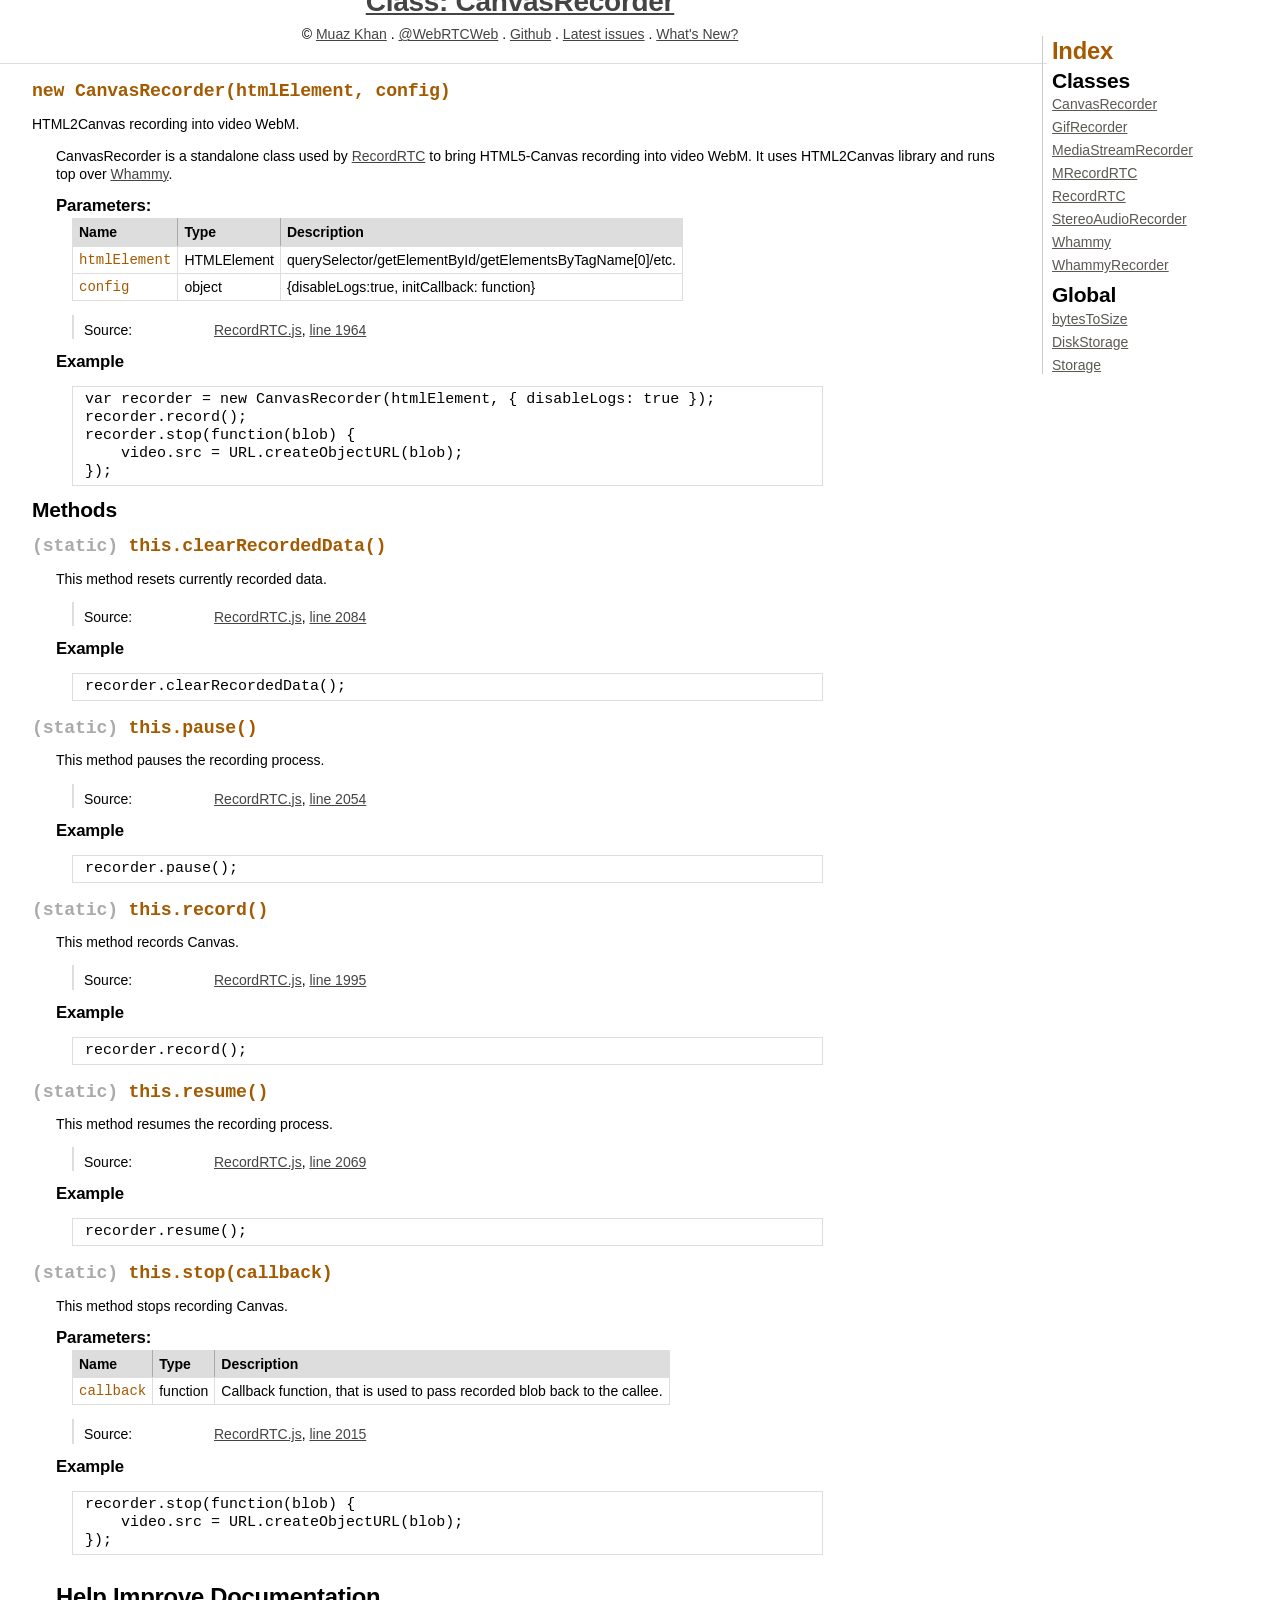
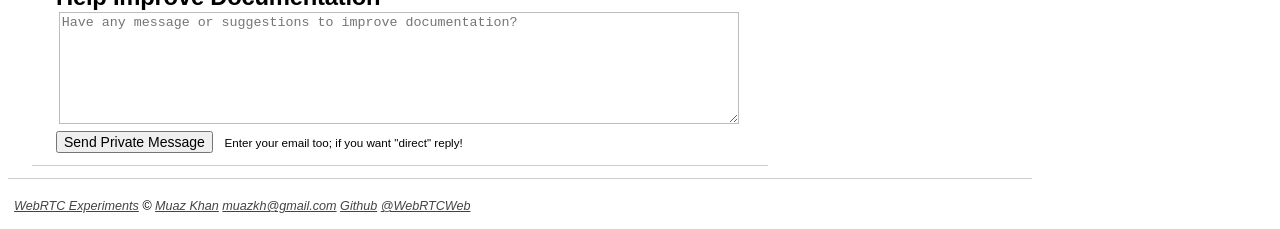
==== CanvasRecorder.html @ 65228a58 "http://RecordRTC.org updated." ====
<!DOCTYPE html>
<html lang="en">
<head>
    <meta charset="utf-8">
    <title>RecordRTC: Class: CanvasRecorder</title>
    
    <meta name="description" content="RecordRTC is a server-less (entire client-side) JavaScript library can be used to record WebRTC audio/video media streams. It supports cross-browser audio/video recording." />
	<meta name="keywords" content="webrtc, recordrtc, record-rtc, web-rtc, audio-recording, video-recording, gif-recording, audio/video recording" />
    
    <link rel="author" type="text/html" href="https://plus.google.com/+MuazKhan">
    <meta name="author" content="Muaz Khan">
    
    <meta name="google-site-verification" content="CF3eHatqBHZGK5fzJPQKmsOZg45h2-WgJXylgSVvsak" />

    <script src="scripts/prettify/prettify.js"> </script>
    <script src="scripts/prettify/lang-css.js"> </script>
    <!--[if lt IE 9]>
      <script src="//html5shiv.googlecode.com/svn/trunk/html5.js"></script>
    <![endif]-->
    
    <link type="text/css" rel="stylesheet" href="styles/jsdoc-default.css">
    
    <link rel="stylesheet" href="https://cdn.webrtc-experiment.com/style.css">
    <link type="text/css" rel="stylesheet" href="styles/prettify-tomorrow.css">
    
    <style>
        blockquote {
            padding: 0;
        }
        pre {
            font-size: 15px;
            padding: 0;
        }
        header {
            border-bottom: 1px solid #ddd;
            margin: -39px;
            margin-bottom: auto;
        }
        
        .github-stargazers {
            top: 0;
            right: 0;
        }
    </style>
    
    <link rel="alternate" type="application/rss+xml" title="Muaz Khan Feed" href="http://feeds.feedburner.com/muazkh">
</head>

<body>

<div id="main">
    




<section>

<article>
    <header style="text-align: center;">
        <h1>
            <a href="https://github.com/muaz-khan/RecordRTC/tree/master/dev">
                Class: CanvasRecorder
            </a>
        </h1>            
        <p>
            <span> &copy; </span>
            <a href="http://www.MuazKhan.com/">Muaz Khan</a>
            . <a href="http://twitter.com/WebRTCWeb" title="Twitter profile for WebRTC Experiments">@WebRTCWeb</a>
            . <a href="https://github.com/muaz-khan?tab=repositories"title="Github Profile">Github</a>
            . <a href="https://github.com/muaz-khan/RecordRTC/issues?state=open">Latest issues</a>
            . <a href="https://github.com/muaz-khan/RecordRTC/commits/master">What's New?</a>
        </p>
    </header>
    
    <div class="github-stargazers"></div>
        
    <div class="container-overview">
    
        
<dt>
    
        <h4 class="name" id="CanvasRecorder"><span class="type-signature"></span>new CanvasRecorder<span class="signature">(htmlElement, config)</span><span class="type-signature"></span></h4>

        
        <p class="summary">HTML2Canvas recording into video WebM.</p>
        
    
</dt>
<dd>

    
    <div class="description">
        CanvasRecorder is a standalone class used by <a href="RecordRTC.html">RecordRTC</a> to bring HTML5-Canvas recording into video WebM. It uses HTML2Canvas library and runs top over <a href="Whammy.html">Whammy</a>.
    </div>
    

    

    

    

    
        <h5>Parameters:</h5>
        

<table class="params">
    <thead>
    <tr>
        
        <th>Name</th>
        

        <th>Type</th>

        

        

        <th class="last">Description</th>
    </tr>
    </thead>

    <tbody>
    

        <tr>
            
                <td class="name"><code>htmlElement</code></td>
            

            <td class="type">
            
                
<span class="param-type">HTMLElement</span>


            
            </td>

            

            

            <td class="description last">querySelector/getElementById/getElementsByTagName[0]/etc.</td>
        </tr>

    

        <tr>
            
                <td class="name"><code>config</code></td>
            

            <td class="type">
            
                
<span class="param-type">object</span>


            
            </td>

            

            

            <td class="description last">{disableLogs:true, initCallback: function}</td>
        </tr>

    
    </tbody>
</table>
    

    


<dl class="details">

    

    

    

    

    

    

    

    

    

    

    

    
    <dt class="tag-source">Source:</dt>
    <dd class="tag-source"><ul class="dummy"><li>
        <a href="RecordRTC.js.html">RecordRTC.js</a>, <a href="RecordRTC.js.html#line1964">line 1964</a>
    </li></ul></dd>
    

    

    

    
</dl>


    

    

    

    

    

    

    
        <h5>Example</h5>
        
    <pre class="prettyprint"><code>var recorder = new CanvasRecorder(htmlElement, { disableLogs: true });
recorder.record();
recorder.stop(function(blob) {
    video.src = URL.createObjectURL(blob);
});</code></pre>

    
</dd>

    
    </div>

    

    

    

     

    

    

    
        <h3 class="subsection-title">Methods</h3>

        <dl>
            
<dt>
    
        <h4 class="name" id=".this.clearRecordedData"><span class="type-signature">(static) </span>this.clearRecordedData<span class="signature">()</span><span class="type-signature"></span></h4>

        
    
</dt>
<dd>

    
    <div class="description">
        This method resets currently recorded data.
    </div>
    

    

    

    

    

    


<dl class="details">

    

    

    

    

    

    

    

    

    

    

    

    
    <dt class="tag-source">Source:</dt>
    <dd class="tag-source"><ul class="dummy"><li>
        <a href="RecordRTC.js.html">RecordRTC.js</a>, <a href="RecordRTC.js.html#line2084">line 2084</a>
    </li></ul></dd>
    

    

    

    
</dl>


    

    

    

    

    

    

    
        <h5>Example</h5>
        
    <pre class="prettyprint"><code>recorder.clearRecordedData();</code></pre>

    
</dd>

        
            
<dt>
    
        <h4 class="name" id=".this.pause"><span class="type-signature">(static) </span>this.pause<span class="signature">()</span><span class="type-signature"></span></h4>

        
    
</dt>
<dd>

    
    <div class="description">
        This method pauses the recording process.
    </div>
    

    

    

    

    

    


<dl class="details">

    

    

    

    

    

    

    

    

    

    

    

    
    <dt class="tag-source">Source:</dt>
    <dd class="tag-source"><ul class="dummy"><li>
        <a href="RecordRTC.js.html">RecordRTC.js</a>, <a href="RecordRTC.js.html#line2054">line 2054</a>
    </li></ul></dd>
    

    

    

    
</dl>


    

    

    

    

    

    

    
        <h5>Example</h5>
        
    <pre class="prettyprint"><code>recorder.pause();</code></pre>

    
</dd>

        
            
<dt>
    
        <h4 class="name" id=".this.record"><span class="type-signature">(static) </span>this.record<span class="signature">()</span><span class="type-signature"></span></h4>

        
    
</dt>
<dd>

    
    <div class="description">
        This method records Canvas.
    </div>
    

    

    

    

    

    


<dl class="details">

    

    

    

    

    

    

    

    

    

    

    

    
    <dt class="tag-source">Source:</dt>
    <dd class="tag-source"><ul class="dummy"><li>
        <a href="RecordRTC.js.html">RecordRTC.js</a>, <a href="RecordRTC.js.html#line1995">line 1995</a>
    </li></ul></dd>
    

    

    

    
</dl>


    

    

    

    

    

    

    
        <h5>Example</h5>
        
    <pre class="prettyprint"><code>recorder.record();</code></pre>

    
</dd>

        
            
<dt>
    
        <h4 class="name" id=".this.resume"><span class="type-signature">(static) </span>this.resume<span class="signature">()</span><span class="type-signature"></span></h4>

        
    
</dt>
<dd>

    
    <div class="description">
        This method resumes the recording process.
    </div>
    

    

    

    

    

    


<dl class="details">

    

    

    

    

    

    

    

    

    

    

    

    
    <dt class="tag-source">Source:</dt>
    <dd class="tag-source"><ul class="dummy"><li>
        <a href="RecordRTC.js.html">RecordRTC.js</a>, <a href="RecordRTC.js.html#line2069">line 2069</a>
    </li></ul></dd>
    

    

    

    
</dl>


    

    

    

    

    

    

    
        <h5>Example</h5>
        
    <pre class="prettyprint"><code>recorder.resume();</code></pre>

    
</dd>

        
            
<dt>
    
        <h4 class="name" id=".this.stop"><span class="type-signature">(static) </span>this.stop<span class="signature">(callback)</span><span class="type-signature"></span></h4>

        
    
</dt>
<dd>

    
    <div class="description">
        This method stops recording Canvas.
    </div>
    

    

    

    

    
        <h5>Parameters:</h5>
        

<table class="params">
    <thead>
    <tr>
        
        <th>Name</th>
        

        <th>Type</th>

        

        

        <th class="last">Description</th>
    </tr>
    </thead>

    <tbody>
    

        <tr>
            
                <td class="name"><code>callback</code></td>
            

            <td class="type">
            
                
<span class="param-type">function</span>


            
            </td>

            

            

            <td class="description last">Callback function, that is used to pass recorded blob back to the callee.</td>
        </tr>

    
    </tbody>
</table>
    

    


<dl class="details">

    

    

    

    

    

    

    

    

    

    

    

    
    <dt class="tag-source">Source:</dt>
    <dd class="tag-source"><ul class="dummy"><li>
        <a href="RecordRTC.js.html">RecordRTC.js</a>, <a href="RecordRTC.js.html#line2015">line 2015</a>
    </li></ul></dd>
    

    

    

    
</dl>


    

    

    

    

    

    

    
        <h5>Example</h5>
        
    <pre class="prettyprint"><code>recorder.stop(function(blob) {
    video.src = URL.createObjectURL(blob);
});</code></pre>

    
</dd>

        </dl>
    

    

    
    
    <section class="experiment">
        <h2 class="header" id="feedback">Help Improve Documentation</h2>
        <div><textarea id="message" style="border: 1px solid rgb(189, 189, 189); height: 8em; margin: .2em; outline: none; resize: vertical; width: 98%;" placeholder="Have any message or suggestions to improve documentation?"></textarea></div>
        <button id="send-message" style="font-size: 1em;">Send Private Message</button><small style="margin-left: 1em;">Enter your email too; if you want "direct" reply!</small>
    </section>
</article>

</section>




</div>

<nav>
    <h2><a href="index.html">Index</a></h2><h3>Classes</h3><ul><li><a href="CanvasRecorder.html">CanvasRecorder</a></li><li><a href="GifRecorder.html">GifRecorder</a></li><li><a href="MediaStreamRecorder.html">MediaStreamRecorder</a></li><li><a href="MRecordRTC.html">MRecordRTC</a></li><li><a href="RecordRTC.html">RecordRTC</a></li><li><a href="StereoAudioRecorder.html">StereoAudioRecorder</a></li><li><a href="Whammy.html">Whammy</a></li><li><a href="WhammyRecorder.html">WhammyRecorder</a></li></ul><h3>Global</h3><ul><li><a href="global.html#bytesToSize">bytesToSize</a></li><li><a href="global.html#DiskStorage">DiskStorage</a></li><li><a href="global.html#Storage">Storage</a></li></ul>
</nav>

<br clear="both">

<a href="https://github.com/muaz-khan/RecordRTC" class="fork-left"></a>

<footer>
    <a href="https://www.webrtc-experiment.com/">WebRTC Experiments</a>
    &copy; <a href="https://plus.google.com/+MuazKhan" rel="author" >Muaz Khan</a>
    <a href="mailto:muazkh@gmail.com">muazkh@gmail.com</a>
    <a href="https://github.com/muaz-khan">Github</a>
    <a href="https://twitter.com/WebRTCWeb">@WebRTCWeb</a>
</footer>

<script> prettyPrint(); </script>
<script src="scripts/linenumber.js"> </script>

<!-- commits.js is useless for you! -->
<script src="https://cdn.webrtc-experiment.com/commits.js" async> </script>
<a href="https://plus.google.com/+WebRTC-Experiment" rel="publisher"></a>
</body>
</html>
---- styles/jsdoc-default.css ----
html
{
    overflow: auto;
    background-color: #fff;
}

body
{
    font: 14px "DejaVu Sans Condensed", "Liberation Sans", "Nimbus Sans L", Tahoma, Geneva, "Helvetica Neue", Helvetica, Arial, sans-serif;
    line-height: 130%;
    color: #000;
    background-color: #fff;
}

a {
    color: #444;
}

a:visited {
    color: #444;
}

a:active {
    color: #444;
}

header
{
    display: block;
    padding: 6px 4px;
}

.class-description {
    font-style: italic;
    font-family: Palatino, 'Palatino Linotype', serif;
    font-size: 130%;
    line-height: 140%;
    margin-bottom: 1em;
    margin-top: 1em;
}

#main {
    float: left;
    width: 100%;
}

section
{
    display: block;

    background-color: #fff;
    padding: 12px 24px;
    border-bottom: 1px solid #ccc;
    margin-right: 240px;
}

.variation {
    display: none;
}

.signature-attributes {
    font-size: 60%;
    color: #aaa;
    font-style: italic;
    font-weight: lighter;
}

nav
{
    display: block;
    float: left;
    margin-left: -230px;
    margin-top: 28px;
    width: 220px;
    border-left: 1px solid #ccc;
    padding-left: 9px;
}

nav ul {
    font-family: 'Lucida Grande', 'Lucida Sans Unicode', arial, sans-serif;
    font-size: 100%;
    line-height: 17px;
    padding:0;
    margin:0;
    list-style-type:none;
}

nav h2 a, nav h2 a:visited {
    color: #A35A00;
    text-decoration: none;
}

nav h3 {
    margin-top: 12px;
}

nav li {
    margin-top: 6px;
}

nav a {
    color: #5C5954;
}

nav a:visited {
    color: #5C5954;
}

nav a:active {
    color: #5C5954;
}

footer {
    display: block;
    padding: 6px;
    margin-top: 12px;
    font-style: italic;
    font-size: 90%;
}

h1
{
    font-size: 200%;
    font-weight: bold;
    letter-spacing: -0.01em;
    margin: 6px 0 9px 0;
}

h2
{
    font-size: 170%;
    font-weight: bold;
    letter-spacing: -0.01em;
    margin: 6px 0 3px 0;
}

h3
{
    font-size: 150%;
    font-weight: bold;
    letter-spacing: -0.01em;
    margin-top: 16px;
    margin: 6px 0 3px 0;
}

h4
{
    font-size: 130%;
    font-weight: bold;
    letter-spacing: -0.01em;
    margin-top: 16px;
    margin: 18px 0 3px 0;
    color: #A35A00;
}

h5, .container-overview .subsection-title
{
    font-size: 120%;
    font-weight: bold;
    letter-spacing: -0.01em;
    margin: 8px 0 3px -16px;
}

h6
{
    font-size: 100%;
    letter-spacing: -0.01em;
    margin: 6px 0 3px 0;
    font-style: italic;
}

.ancestors { color: #999; }
.ancestors a
{
    color: #999 !important;
    text-decoration: none;
}

.important
{
    font-weight: bold;
    color: #950B02;
}

.yes-def {
    text-indent: -1000px;
}

.type-signature {
    color: #aaa;
}

.name, .signature {
    font-family: Consolas, "Lucida Console", Monaco, monospace;
}

.details { margin-top: 14px; border-left: 2px solid #DDD; }
.details dt { width:120px; float:left; padding-left: 10px;  padding-top: 6px; }
.details dd { margin-left: 70px; }
.details ul { margin: 0; }
.details ul { list-style-type: none; }
.details li { margin-left: 30px; padding-top: 6px; }
.details pre.prettyprint { margin: 0 }
.details .object-value { padding-top: 0; }

.description {
    margin-bottom: 1em;
    margin-left: -16px;
    margin-top: 1em;
}

.code-caption
{
    font-style: italic;
    font-family: Palatino, 'Palatino Linotype', serif;
    font-size: 107%;
    margin: 0;
}

.prettyprint
{
    border: 1px solid #ddd;
    width: 80%;
    overflow: auto;
}

.prettyprint.source {
    width: inherit;
}

.prettyprint code
{
    font-family: Consolas, 'Lucida Console', Monaco, monospace;
    font-size: 100%;
    line-height: 18px;
    display: block;
    padding: 4px 12px;
    margin: 0;
    background-color: #fff;
    color: #000;
}

.prettyprint code span.line
{
  display: inline-block;
}

.prettyprint.linenums
{
  padding-left: 70px;
  -webkit-user-select: none;
  -moz-user-select: none;
  -ms-user-select: none;
  user-select: none;
}

.prettyprint.linenums ol
{
  padding-left: 0;
}

.prettyprint.linenums li
{
  border-left: 3px #ddd solid;
}

.prettyprint.linenums li.selected,
.prettyprint.linenums li.selected *
{
  background-color: lightyellow;
}

.prettyprint.linenums li *
{
  -webkit-user-select: text;
  -moz-user-select: text;
  -ms-user-select: text;
  user-select: text;
}

.params, .props
{
    border-spacing: 0;
    border: 0;
    border-collapse: collapse;
}

.params .name, .props .name, .name code {
    color: #A35A00;
    font-family: Consolas, 'Lucida Console', Monaco, monospace;
    font-size: 100%;
}

.params td, .params th, .props td, .props th
{
    border: 1px solid #ddd;
    margin: 0px;
    text-align: left;
    vertical-align: top;
    padding: 4px 6px;
    display: table-cell;
}

.params thead tr, .props thead tr
{
    background-color: #ddd;
    font-weight: bold;
}

.params .params thead tr, .props .props thead tr
{
    background-color: #fff;
    font-weight: bold;
}

.params th, .props th { border-right: 1px solid #aaa; }
.params thead .last, .props thead .last { border-right: 1px solid #ddd; }

.params td.description > p:first-child
{
    margin-top: 0;
    padding-top: 0;
}

.params td.description > p:last-child
{
    margin-bottom: 0;
    padding-bottom: 0;
}

.disabled {
    color: #454545;
}
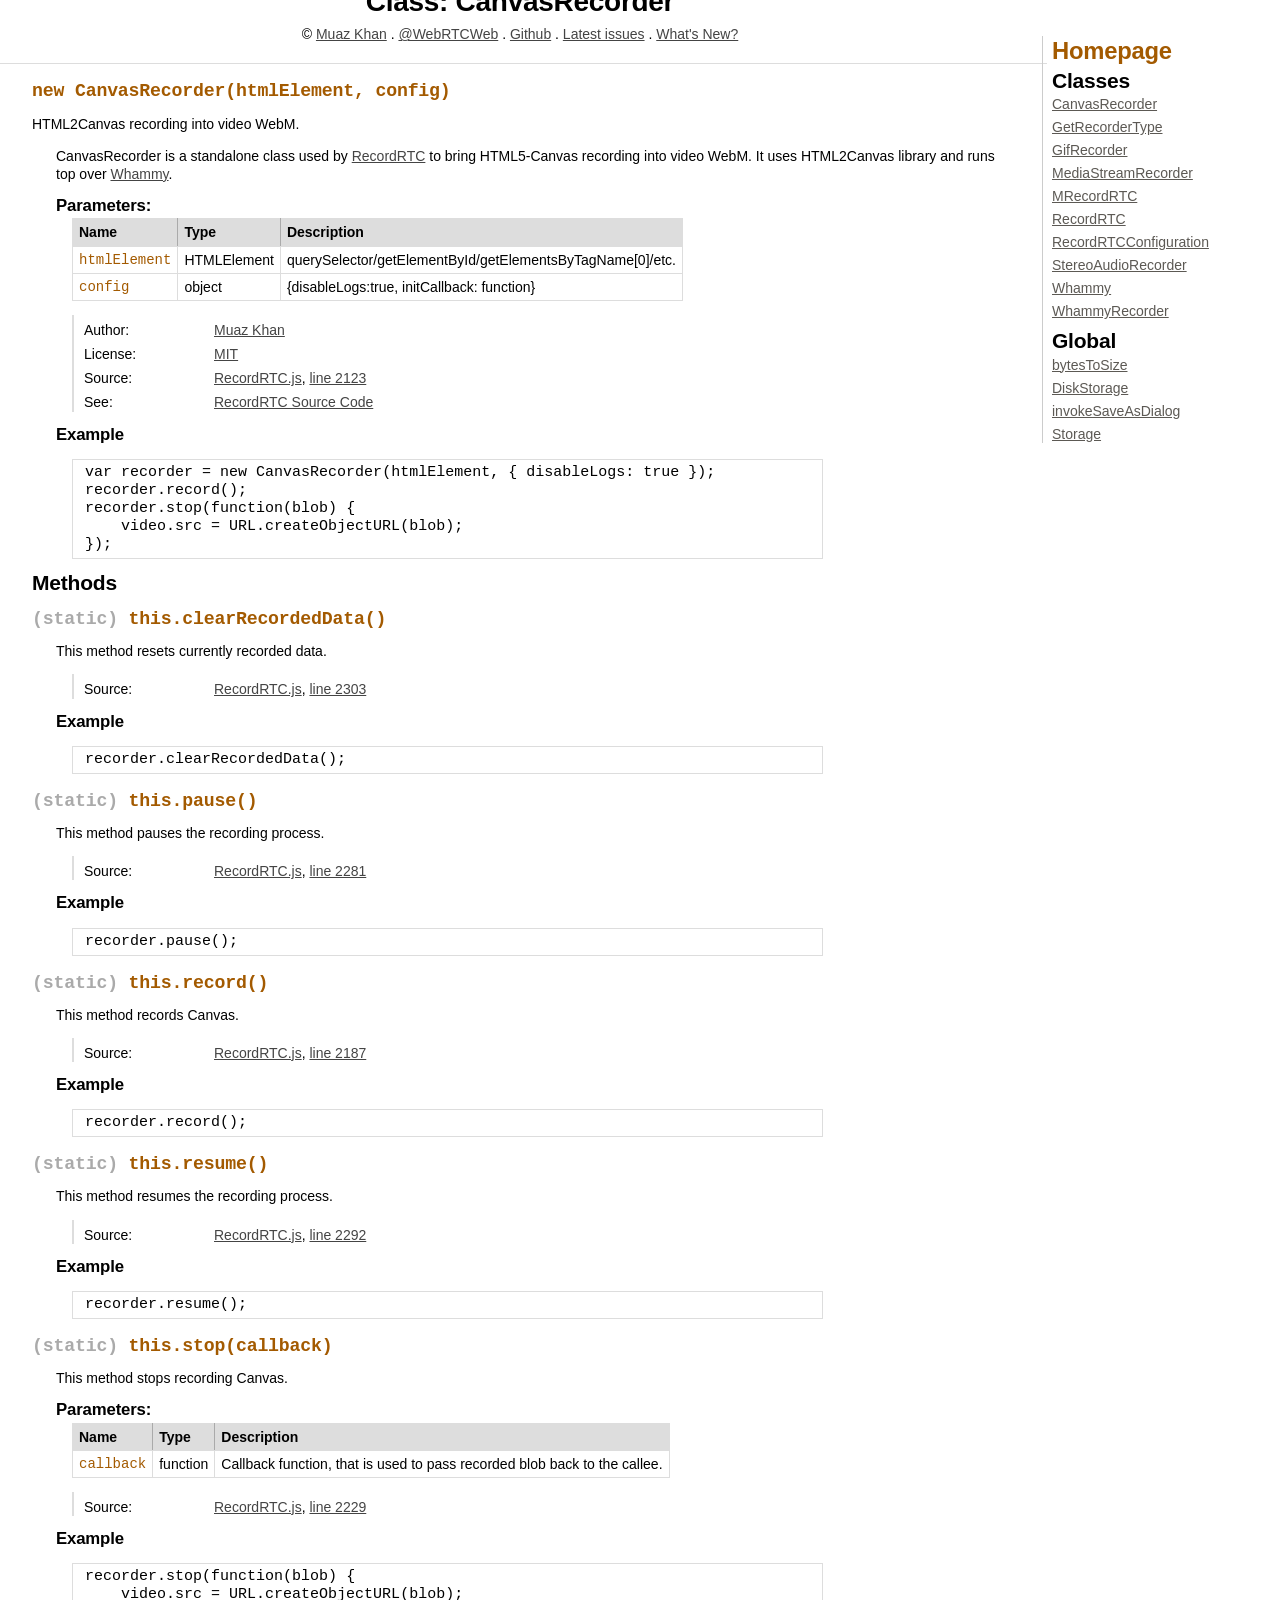
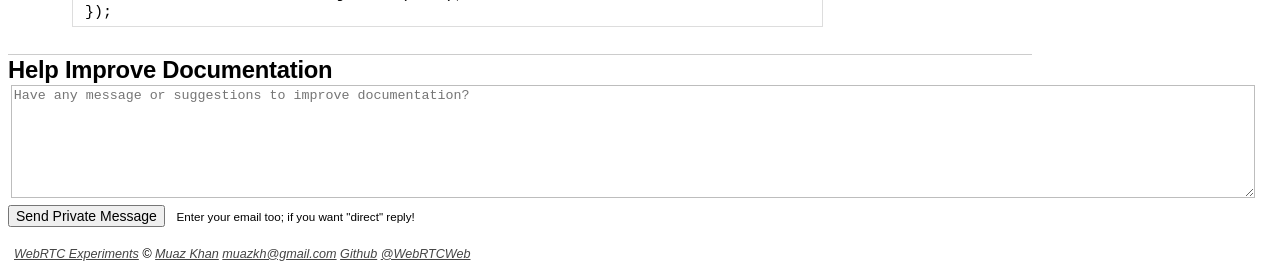
==== commit f4bf494b: "http://RecordRTC.org doc updated." ====
--- a/CanvasRecorder.html
+++ b/CanvasRecorder.html
@@ -48,6 +48,8 @@
 
 <body>
 
+<div class="github-stargazers"></div>
+
 <div id="main">
     
 
@@ -55,14 +57,9 @@
 
 
 <section>
-
 <article>
     <header style="text-align: center;">
-        <h1>
-            <a href="https://github.com/muaz-khan/RecordRTC/tree/master/dev">
-                Class: CanvasRecorder
-            </a>
-        </h1>            
+        <h1>Class: CanvasRecorder</h1>            
         <p>
             <span> &copy; </span>
             <a href="http://www.MuazKhan.com/">Muaz Khan</a>
@@ -194,9 +191,19 @@
     
 
     
-
-    
-
+    <dt class="tag-author">Author:</dt>
+    <dd class="tag-author">
+        <ul>
+            <li><a href="http://www.MuazKhan.com">Muaz Khan</a></li>
+        </ul>
+    </dd>
+    
+
+    
+
+    
+    <dt class="tag-license">License:</dt>
+    <dd class="tag-license"><ul class="dummy"><li><a href="https://github.com/muaz-khan/RecordRTC#license">MIT</a></li></ul></dd>
     
 
     
@@ -204,12 +211,19 @@
     
     <dt class="tag-source">Source:</dt>
     <dd class="tag-source"><ul class="dummy"><li>
-        <a href="RecordRTC.js.html">RecordRTC.js</a>, <a href="RecordRTC.js.html#line1964">line 1964</a>
+        <a href="RecordRTC.js.html">RecordRTC.js</a>, <a href="RecordRTC.js.html#line2123">line 2123</a>
     </li></ul></dd>
     
 
     
 
+    
+    <dt class="tag-see">See:</dt>
+    <dd class="tag-see">
+        <ul>
+            <li><a href="https://github.com/muaz-khan/RecordRTC">RecordRTC Source Code</a></li>
+        </ul>
+    </dd>
     
 
     
@@ -313,7 +327,7 @@
     
     <dt class="tag-source">Source:</dt>
     <dd class="tag-source"><ul class="dummy"><li>
-        <a href="RecordRTC.js.html">RecordRTC.js</a>, <a href="RecordRTC.js.html#line2084">line 2084</a>
+        <a href="RecordRTC.js.html">RecordRTC.js</a>, <a href="RecordRTC.js.html#line2303">line 2303</a>
     </li></ul></dd>
     
 
@@ -400,7 +414,7 @@
     
     <dt class="tag-source">Source:</dt>
     <dd class="tag-source"><ul class="dummy"><li>
-        <a href="RecordRTC.js.html">RecordRTC.js</a>, <a href="RecordRTC.js.html#line2054">line 2054</a>
+        <a href="RecordRTC.js.html">RecordRTC.js</a>, <a href="RecordRTC.js.html#line2281">line 2281</a>
     </li></ul></dd>
     
 
@@ -487,7 +501,7 @@
     
     <dt class="tag-source">Source:</dt>
     <dd class="tag-source"><ul class="dummy"><li>
-        <a href="RecordRTC.js.html">RecordRTC.js</a>, <a href="RecordRTC.js.html#line1995">line 1995</a>
+        <a href="RecordRTC.js.html">RecordRTC.js</a>, <a href="RecordRTC.js.html#line2187">line 2187</a>
     </li></ul></dd>
     
 
@@ -574,7 +588,7 @@
     
     <dt class="tag-source">Source:</dt>
     <dd class="tag-source"><ul class="dummy"><li>
-        <a href="RecordRTC.js.html">RecordRTC.js</a>, <a href="RecordRTC.js.html#line2069">line 2069</a>
+        <a href="RecordRTC.js.html">RecordRTC.js</a>, <a href="RecordRTC.js.html#line2292">line 2292</a>
     </li></ul></dd>
     
 
@@ -709,7 +723,7 @@
     
     <dt class="tag-source">Source:</dt>
     <dd class="tag-source"><ul class="dummy"><li>
-        <a href="RecordRTC.js.html">RecordRTC.js</a>, <a href="RecordRTC.js.html#line2015">line 2015</a>
+        <a href="RecordRTC.js.html">RecordRTC.js</a>, <a href="RecordRTC.js.html#line2229">line 2229</a>
     </li></ul></dd>
     
 
@@ -749,14 +763,7 @@
     
 
     
-    
-    <section class="experiment">
-        <h2 class="header" id="feedback">Help Improve Documentation</h2>
-        <div><textarea id="message" style="border: 1px solid rgb(189, 189, 189); height: 8em; margin: .2em; outline: none; resize: vertical; width: 98%;" placeholder="Have any message or suggestions to improve documentation?"></textarea></div>
-        <button id="send-message" style="font-size: 1em;">Send Private Message</button><small style="margin-left: 1em;">Enter your email too; if you want "direct" reply!</small>
-    </section>
 </article>
-
 </section>
 
 
@@ -765,12 +772,18 @@
 </div>
 
 <nav>
-    <h2><a href="index.html">Index</a></h2><h3>Classes</h3><ul><li><a href="CanvasRecorder.html">CanvasRecorder</a></li><li><a href="GifRecorder.html">GifRecorder</a></li><li><a href="MediaStreamRecorder.html">MediaStreamRecorder</a></li><li><a href="MRecordRTC.html">MRecordRTC</a></li><li><a href="RecordRTC.html">RecordRTC</a></li><li><a href="StereoAudioRecorder.html">StereoAudioRecorder</a></li><li><a href="Whammy.html">Whammy</a></li><li><a href="WhammyRecorder.html">WhammyRecorder</a></li></ul><h3>Global</h3><ul><li><a href="global.html#bytesToSize">bytesToSize</a></li><li><a href="global.html#DiskStorage">DiskStorage</a></li><li><a href="global.html#Storage">Storage</a></li></ul>
+    <h2><a href="index.html">Homepage</a></h2><h3>Classes</h3><ul><li><a href="CanvasRecorder.html">CanvasRecorder</a></li><li><a href="GetRecorderType.html">GetRecorderType</a></li><li><a href="GifRecorder.html">GifRecorder</a></li><li><a href="MediaStreamRecorder.html">MediaStreamRecorder</a></li><li><a href="MRecordRTC.html">MRecordRTC</a></li><li><a href="RecordRTC.html">RecordRTC</a></li><li><a href="RecordRTCConfiguration.html">RecordRTCConfiguration</a></li><li><a href="StereoAudioRecorder.html">StereoAudioRecorder</a></li><li><a href="Whammy.html">Whammy</a></li><li><a href="WhammyRecorder.html">WhammyRecorder</a></li></ul><h3>Global</h3><ul><li><a href="global.html#bytesToSize">bytesToSize</a></li><li><a href="global.html#DiskStorage">DiskStorage</a></li><li><a href="global.html#invokeSaveAsDialog">invokeSaveAsDialog</a></li><li><a href="global.html#Storage">Storage</a></li></ul>
 </nav>
 
 <br clear="both">
 
 <a href="https://github.com/muaz-khan/RecordRTC" class="fork-left"></a>
+
+    <article>
+            <h2 class="header" id="feedback">Help Improve Documentation</h2>
+            <div><textarea id="message" style="border: 1px solid rgb(189, 189, 189); height: 8em; margin: .2em; outline: none; resize: vertical; width: 98%;" placeholder="Have any message or suggestions to improve documentation?"></textarea></div>
+            <button id="send-message" style="font-size: 1em;">Send Private Message</button><small style="margin-left: 1em;">Enter your email too; if you want "direct" reply!</small>
+    </article>
 
 <footer>
     <a href="https://www.webrtc-experiment.com/">WebRTC Experiments</a>
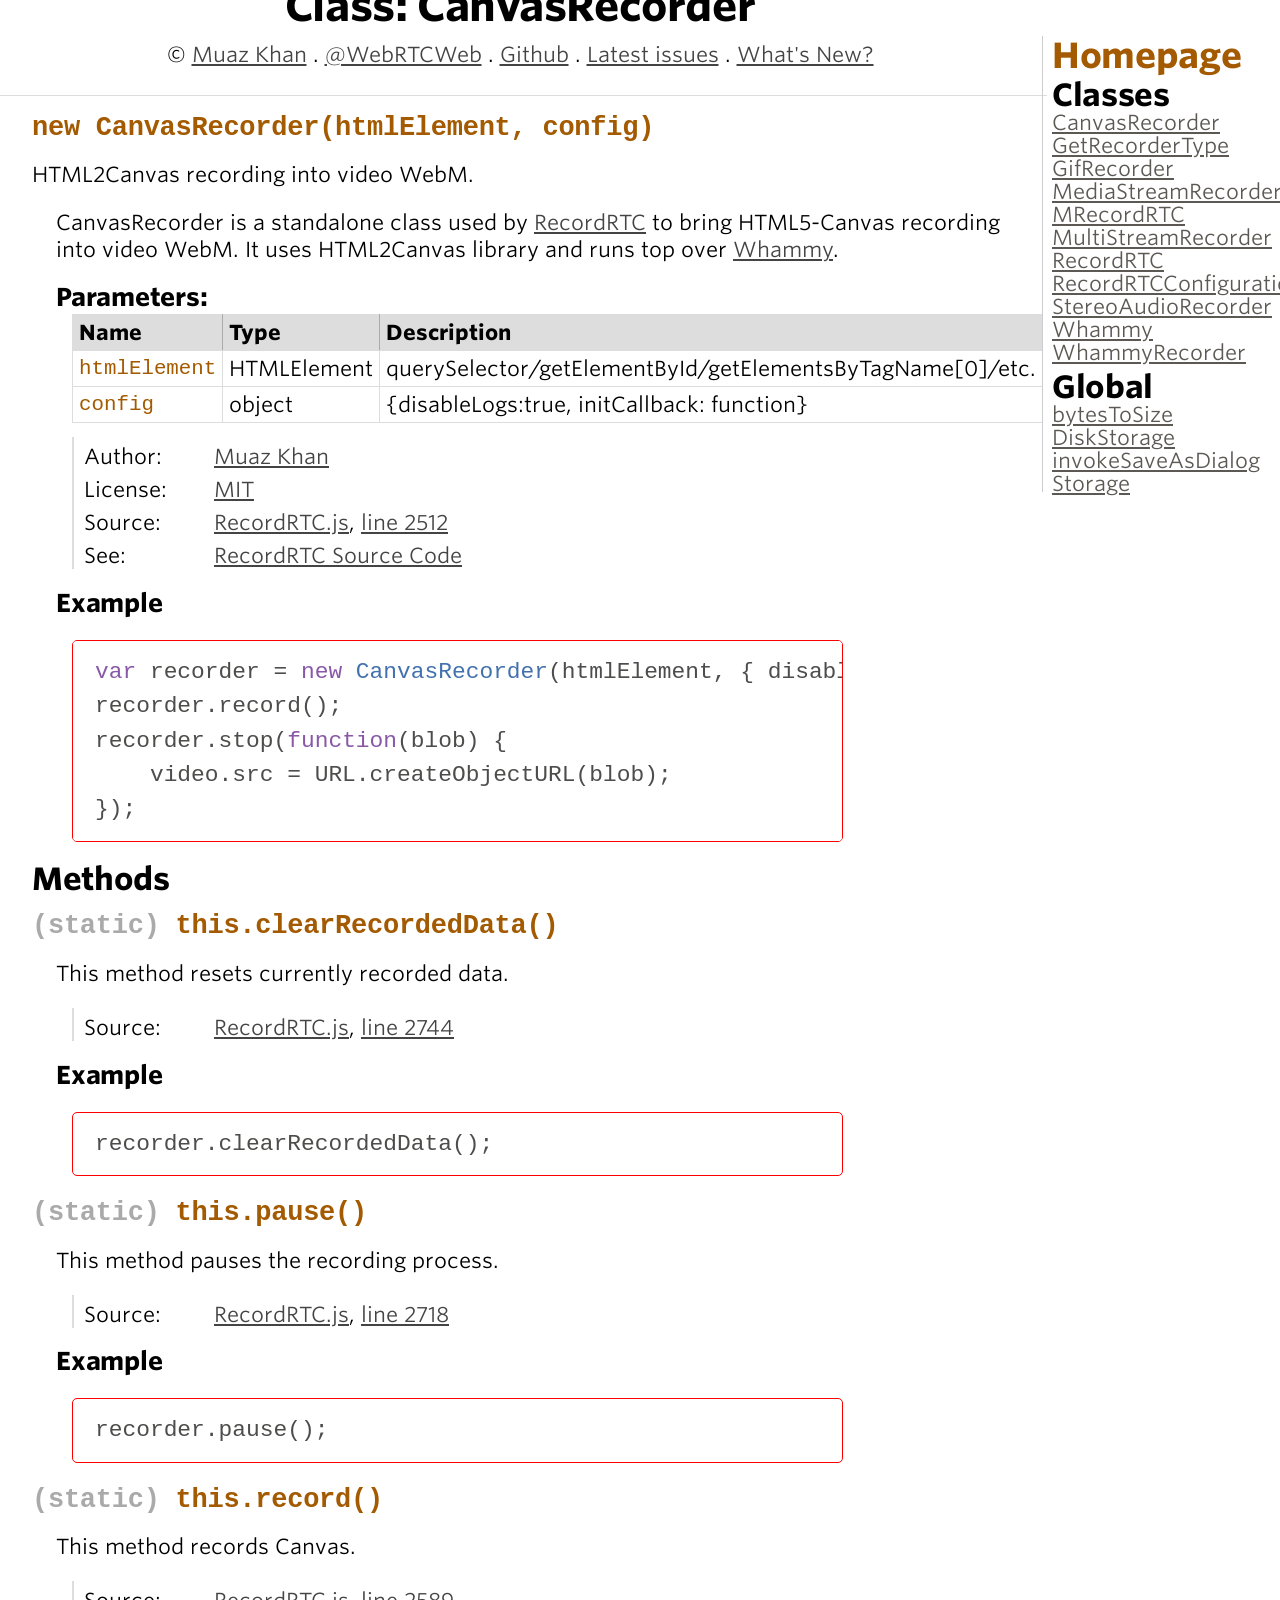
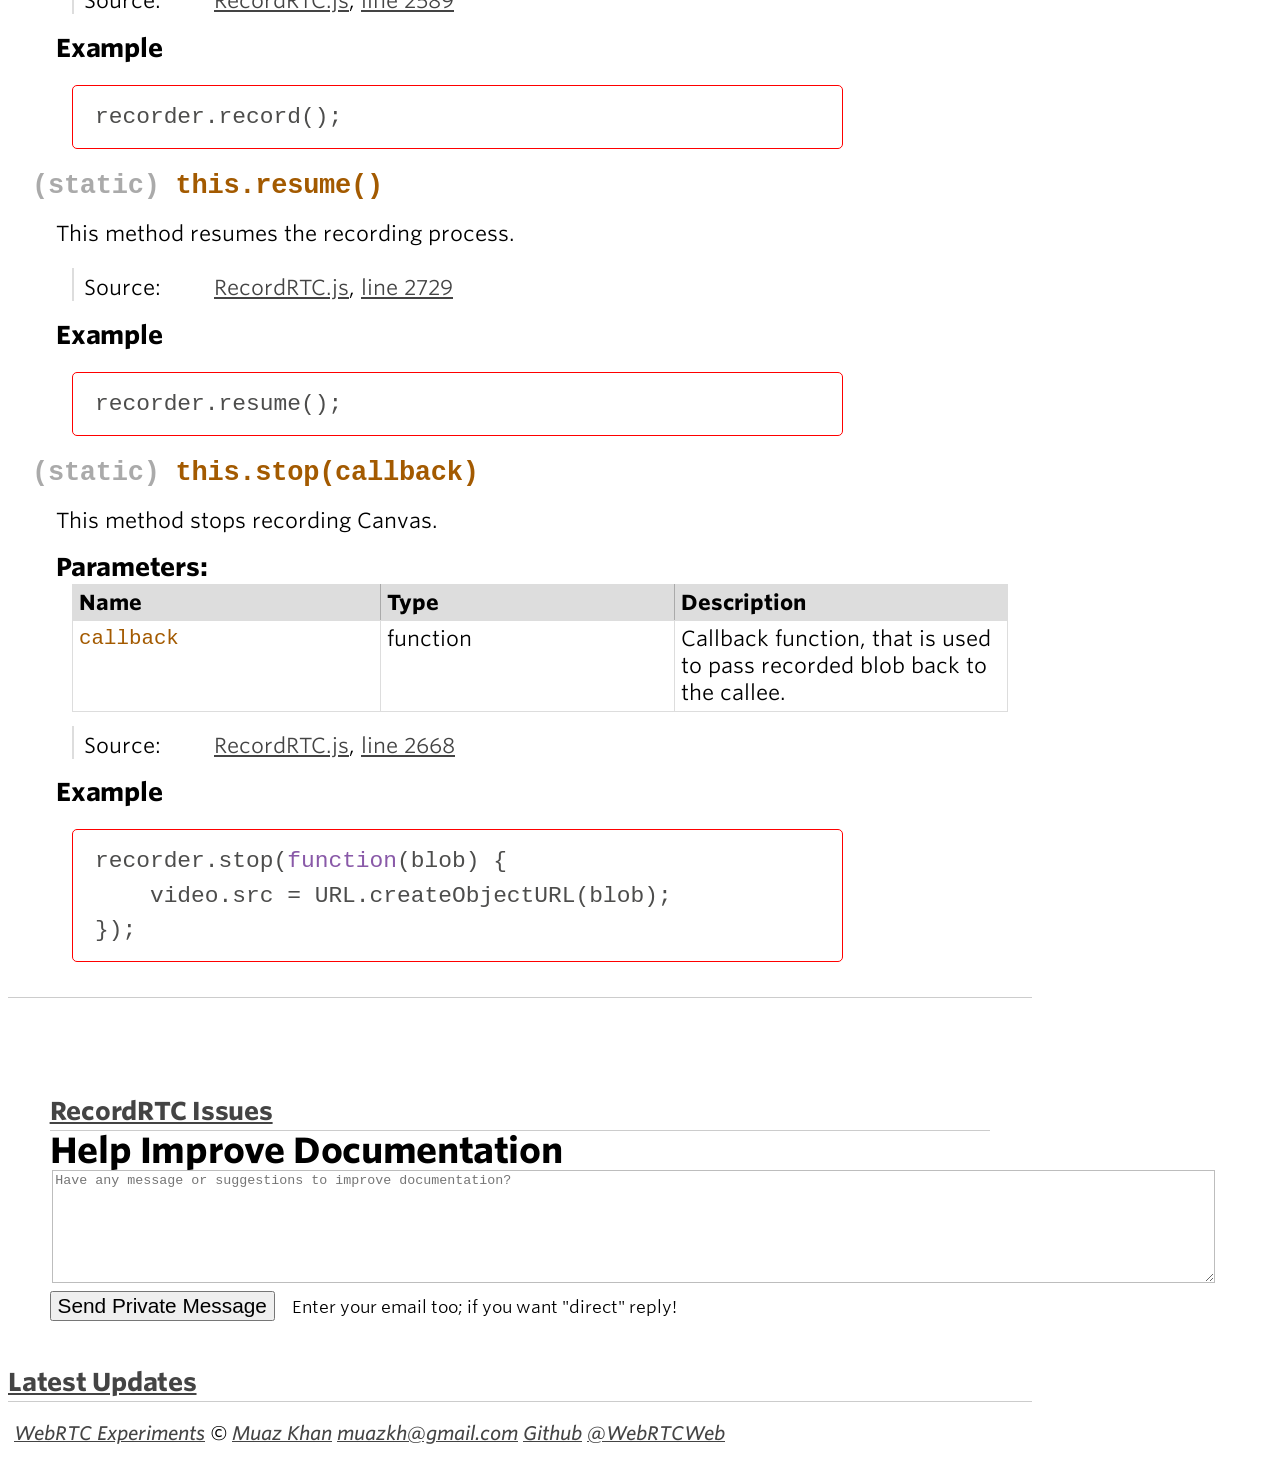
==== commit 3748ff34: "recordrtc.org updated." ====
--- a/CanvasRecorder.html
+++ b/CanvasRecorder.html
@@ -18,9 +18,8 @@
       <script src="//html5shiv.googlecode.com/svn/trunk/html5.js"></script>
     <![endif]-->
     
+	<link rel="stylesheet" href="https://cdn.webrtc-experiment.com/style.css">
     <link type="text/css" rel="stylesheet" href="styles/jsdoc-default.css">
-    
-    <link rel="stylesheet" href="https://cdn.webrtc-experiment.com/style.css">
     <link type="text/css" rel="stylesheet" href="styles/prettify-tomorrow.css">
     
     <style>
@@ -38,8 +37,8 @@
         }
         
         .github-stargazers {
-            top: 0;
-            right: 0;
+            top: 10px;
+            left: 30%;
         }
     </style>
     
@@ -211,7 +210,7 @@
     
     <dt class="tag-source">Source:</dt>
     <dd class="tag-source"><ul class="dummy"><li>
-        <a href="RecordRTC.js.html">RecordRTC.js</a>, <a href="RecordRTC.js.html#line2123">line 2123</a>
+        <a href="RecordRTC.js.html">RecordRTC.js</a>, <a href="RecordRTC.js.html#line2512">line 2512</a>
     </li></ul></dd>
     
 
@@ -245,10 +244,10 @@
     
         <h5>Example</h5>
         
-    <pre class="prettyprint"><code>var recorder = new CanvasRecorder(htmlElement, { disableLogs: true });
-recorder.record();
-recorder.stop(function(blob) {
-    video.src = URL.createObjectURL(blob);
+    <pre class="prettyprint"><code>var recorder = new CanvasRecorder(htmlElement, { disableLogs: true });+recorder.record();+recorder.stop(function(blob) {+    video.src = URL.createObjectURL(blob); });</code></pre>
 
     
@@ -327,7 +326,7 @@
     
     <dt class="tag-source">Source:</dt>
     <dd class="tag-source"><ul class="dummy"><li>
-        <a href="RecordRTC.js.html">RecordRTC.js</a>, <a href="RecordRTC.js.html#line2303">line 2303</a>
+        <a href="RecordRTC.js.html">RecordRTC.js</a>, <a href="RecordRTC.js.html#line2744">line 2744</a>
     </li></ul></dd>
     
 
@@ -414,7 +413,7 @@
     
     <dt class="tag-source">Source:</dt>
     <dd class="tag-source"><ul class="dummy"><li>
-        <a href="RecordRTC.js.html">RecordRTC.js</a>, <a href="RecordRTC.js.html#line2281">line 2281</a>
+        <a href="RecordRTC.js.html">RecordRTC.js</a>, <a href="RecordRTC.js.html#line2718">line 2718</a>
     </li></ul></dd>
     
 
@@ -501,7 +500,7 @@
     
     <dt class="tag-source">Source:</dt>
     <dd class="tag-source"><ul class="dummy"><li>
-        <a href="RecordRTC.js.html">RecordRTC.js</a>, <a href="RecordRTC.js.html#line2187">line 2187</a>
+        <a href="RecordRTC.js.html">RecordRTC.js</a>, <a href="RecordRTC.js.html#line2589">line 2589</a>
     </li></ul></dd>
     
 
@@ -588,7 +587,7 @@
     
     <dt class="tag-source">Source:</dt>
     <dd class="tag-source"><ul class="dummy"><li>
-        <a href="RecordRTC.js.html">RecordRTC.js</a>, <a href="RecordRTC.js.html#line2292">line 2292</a>
+        <a href="RecordRTC.js.html">RecordRTC.js</a>, <a href="RecordRTC.js.html#line2729">line 2729</a>
     </li></ul></dd>
     
 
@@ -723,7 +722,7 @@
     
     <dt class="tag-source">Source:</dt>
     <dd class="tag-source"><ul class="dummy"><li>
-        <a href="RecordRTC.js.html">RecordRTC.js</a>, <a href="RecordRTC.js.html#line2229">line 2229</a>
+        <a href="RecordRTC.js.html">RecordRTC.js</a>, <a href="RecordRTC.js.html#line2668">line 2668</a>
     </li></ul></dd>
     
 
@@ -750,8 +749,8 @@
     
         <h5>Example</h5>
         
-    <pre class="prettyprint"><code>recorder.stop(function(blob) {
-    video.src = URL.createObjectURL(blob);
+    <pre class="prettyprint"><code>recorder.stop(function(blob) {+    video.src = URL.createObjectURL(blob); });</code></pre>
 
     
@@ -772,18 +771,30 @@
 </div>
 
 <nav>
-    <h2><a href="index.html">Homepage</a></h2><h3>Classes</h3><ul><li><a href="CanvasRecorder.html">CanvasRecorder</a></li><li><a href="GetRecorderType.html">GetRecorderType</a></li><li><a href="GifRecorder.html">GifRecorder</a></li><li><a href="MediaStreamRecorder.html">MediaStreamRecorder</a></li><li><a href="MRecordRTC.html">MRecordRTC</a></li><li><a href="RecordRTC.html">RecordRTC</a></li><li><a href="RecordRTCConfiguration.html">RecordRTCConfiguration</a></li><li><a href="StereoAudioRecorder.html">StereoAudioRecorder</a></li><li><a href="Whammy.html">Whammy</a></li><li><a href="WhammyRecorder.html">WhammyRecorder</a></li></ul><h3>Global</h3><ul><li><a href="global.html#bytesToSize">bytesToSize</a></li><li><a href="global.html#DiskStorage">DiskStorage</a></li><li><a href="global.html#invokeSaveAsDialog">invokeSaveAsDialog</a></li><li><a href="global.html#Storage">Storage</a></li></ul>
+    <h2><a href="/">Homepage</a></h2><h3>Classes</h3><ul><li><a href="CanvasRecorder.html">CanvasRecorder</a></li><li><a href="GetRecorderType.html">GetRecorderType</a></li><li><a href="GifRecorder.html">GifRecorder</a></li><li><a href="MediaStreamRecorder.html">MediaStreamRecorder</a></li><li><a href="MRecordRTC.html">MRecordRTC</a></li><li><a href="MultiStreamRecorder.html">MultiStreamRecorder</a></li><li><a href="RecordRTC.html">RecordRTC</a></li><li><a href="RecordRTCConfiguration.html">RecordRTCConfiguration</a></li><li><a href="StereoAudioRecorder.html">StereoAudioRecorder</a></li><li><a href="Whammy.html">Whammy</a></li><li><a href="WhammyRecorder.html">WhammyRecorder</a></li></ul><h3>Global</h3><ul><li><a href="global.html#bytesToSize">bytesToSize</a></li><li><a href="global.html#DiskStorage">DiskStorage</a></li><li><a href="global.html#invokeSaveAsDialog">invokeSaveAsDialog</a></li><li><a href="global.html#Storage">Storage</a></li></ul>
 </nav>
 
 <br clear="both">
 
 <a href="https://github.com/muaz-khan/RecordRTC" class="fork-left"></a>
 
-    <article>
-            <h2 class="header" id="feedback">Help Improve Documentation</h2>
-            <div><textarea id="message" style="border: 1px solid rgb(189, 189, 189); height: 8em; margin: .2em; outline: none; resize: vertical; width: 98%;" placeholder="Have any message or suggestions to improve documentation?"></textarea></div>
-            <button id="send-message" style="font-size: 1em;">Send Private Message</button><small style="margin-left: 1em;">Enter your email too; if you want "direct" reply!</small>
-    </article>
+<div style="margin: 2.5em auto 0 auto;padding: 2em;">
+	<section class="experiment own-widgets">
+		<h2 class="header" id="updates" style="color: red; padding-bottom: .1em;"><a href="https://github.com/muaz-khan/RecordRTC/issues" target="_blank">RecordRTC Issues</a></h2>
+		<div id="github-issues"></div>
+	</section>
+
+	<article>
+		<h2 class="header" id="feedback">Help Improve Documentation</h2>
+		<div><textarea id="message" style="border: 1px solid rgb(189, 189, 189); height: 8em; margin: .2em; outline: none; resize: vertical; width: 98%;" placeholder="Have any message or suggestions to improve documentation?"></textarea></div>
+		<button id="send-message" style="font-size: 1em;">Send Private Message</button><small style="margin-left: 1em;">Enter your email too; if you want "direct" reply!</small>
+	</article>
+</div>
+
+<section class="experiment own-widgets latest-commits">
+	<h2 class="header" id="updates" style="color: red; padding-bottom: .1em;"><a href="https://github.com/muaz-khan/RecordRTC/commits/master" target="_blank">Latest Updates</a></h2>
+	<div id="github-commits"></div>
+</section>
 
 <footer>
     <a href="https://www.webrtc-experiment.com/">WebRTC Experiments</a>
@@ -797,6 +808,9 @@
 <script src="scripts/linenumber.js"> </script>
 
 <!-- commits.js is useless for you! -->
+<script>
+	window.useThisGithubPath = 'muaz-khan/RecordRTC';
+</script>
 <script src="https://cdn.webrtc-experiment.com/commits.js" async> </script>
 <a href="https://plus.google.com/+WebRTC-Experiment" rel="publisher"></a>
 </body>
--- a/styles/jsdoc-default.css
+++ b/styles/jsdoc-default.css
@@ -1,3 +1,89 @@
+/* Fonts Copyright (C) 2011-2017 Hoefler & Co.*/
+@font-face {
+    font-family: "Tungsten A";
+    src: url([data-uri]);
+    font-weight: 700;
+    font-style: normal;
+}
+
+@font-face {
+    font-family: "Tungsten B";
+    src: url([data-uri]);
+    font-weight: 700;
+    font-style: normal;
+}
+
+@font-face {
+    font-family: "Whitney SSm A";
+    src: url([data-uri]);
+    font-weight: 400;
+    font-style: normal;
+}
+
+@font-face {
+    font-family: "Whitney SSm B";
+    src: url([data-uri]);
+    font-weight: 400;
+    font-style: normal;
+}
+
+@font-face {
+    font-family: "Whitney SSm A";
+    src: url([data-uri]);
+    font-weight: 500;
+    font-style: italic;
+}
+
+@font-face {
+    font-family: "Whitney SSm B";
+    src: url([data-uri]);
+    font-weight: 500;
+    font-style: italic;
+}
+
+@font-face {
+    font-family: "Whitney SSm A";
+    src: url([data-uri]);
+    font-weight: 700;
+    font-style: normal;
+}
+
+@font-face {
+    font-family: "Whitney SSm B";
+    src: url([data-uri]);
+    font-weight: 700;
+    font-style: normal;
+}
+
+@font-face {
+    font-family: "Operator Mono SSm A";
+    src: url([data-uri]);
+    font-weight: 400;
+    font-style: normal;
+}
+
+@font-face {
+    font-family: "Operator Mono SSm B";
+    src: url([data-uri]);
+    font-weight: 400;
+    font-style: normal;
+}
+
+@font-face {
+    font-family: "Whitney Cond A";
+    src: url([data-uri]);
+    font-weight: 500;
+    font-style: normal;
+}
+
+@font-face {
+    font-family: "Whitney Cond B";
+    src: url([data-uri]);
+    font-weight: 500;
+    font-style: normal;
+}
+
+
 html
 {
     overflow: auto;
@@ -6,7 +92,7 @@
 
 body
 {
-    font: 14px "DejaVu Sans Condensed", "Liberation Sans", "Nimbus Sans L", Tahoma, Geneva, "Helvetica Neue", Helvetica, Arial, sans-serif;
+    font: 130% "Whitney SSm A", "Whitney SSm B", "Lato", "Lucida Grande", "Lucida Sans Unicode", Tahoma, Sans-Serif;
     line-height: 130%;
     color: #000;
     background-color: #fff;
@@ -77,7 +163,6 @@
 }
 
 nav ul {
-    font-family: 'Lucida Grande', 'Lucida Sans Unicode', arial, sans-serif;
     font-size: 100%;
     line-height: 17px;
     padding:0;
--- a/styles/prettify-tomorrow.css
+++ b/styles/prettify-tomorrow.css
@@ -0,0 +1,240 @@
+/* Fonts Copyright (C) 2011-2017 Hoefler & Co.*/
+@font-face {
+    font-family: "Tungsten A";
+    src: url([data-uri]);
+    font-weight: 700;
+    font-style: normal;
+}
+
+@font-face {
+    font-family: "Tungsten B";
+    src: url([data-uri]);
+    font-weight: 700;
+    font-style: normal;
+}
+
+@font-face {
+    font-family: "Whitney SSm A";
+    src: url([data-uri]);
+    font-weight: 400;
+    font-style: normal;
+}
+
+@font-face {
+    font-family: "Whitney SSm B";
+    src: url([data-uri]);
+    font-weight: 400;
+    font-style: normal;
+}
+
+@font-face {
+    font-family: "Whitney SSm A";
+    src: url([data-uri]);
+    font-weight: 500;
+    font-style: italic;
+}
+
+@font-face {
+    font-family: "Whitney SSm B";
+    src: url([data-uri]);
+    font-weight: 500;
+    font-style: italic;
+}
+
+@font-face {
+    font-family: "Whitney SSm A";
+    src: url([data-uri]);
+    font-weight: 700;
+    font-style: normal;
+}
+
+@font-face {
+    font-family: "Whitney SSm B";
+    src: url([data-uri]);
+    font-weight: 700;
+    font-style: normal;
+}
+
+@font-face {
+    font-family: "Operator Mono SSm A";
+    src: url([data-uri]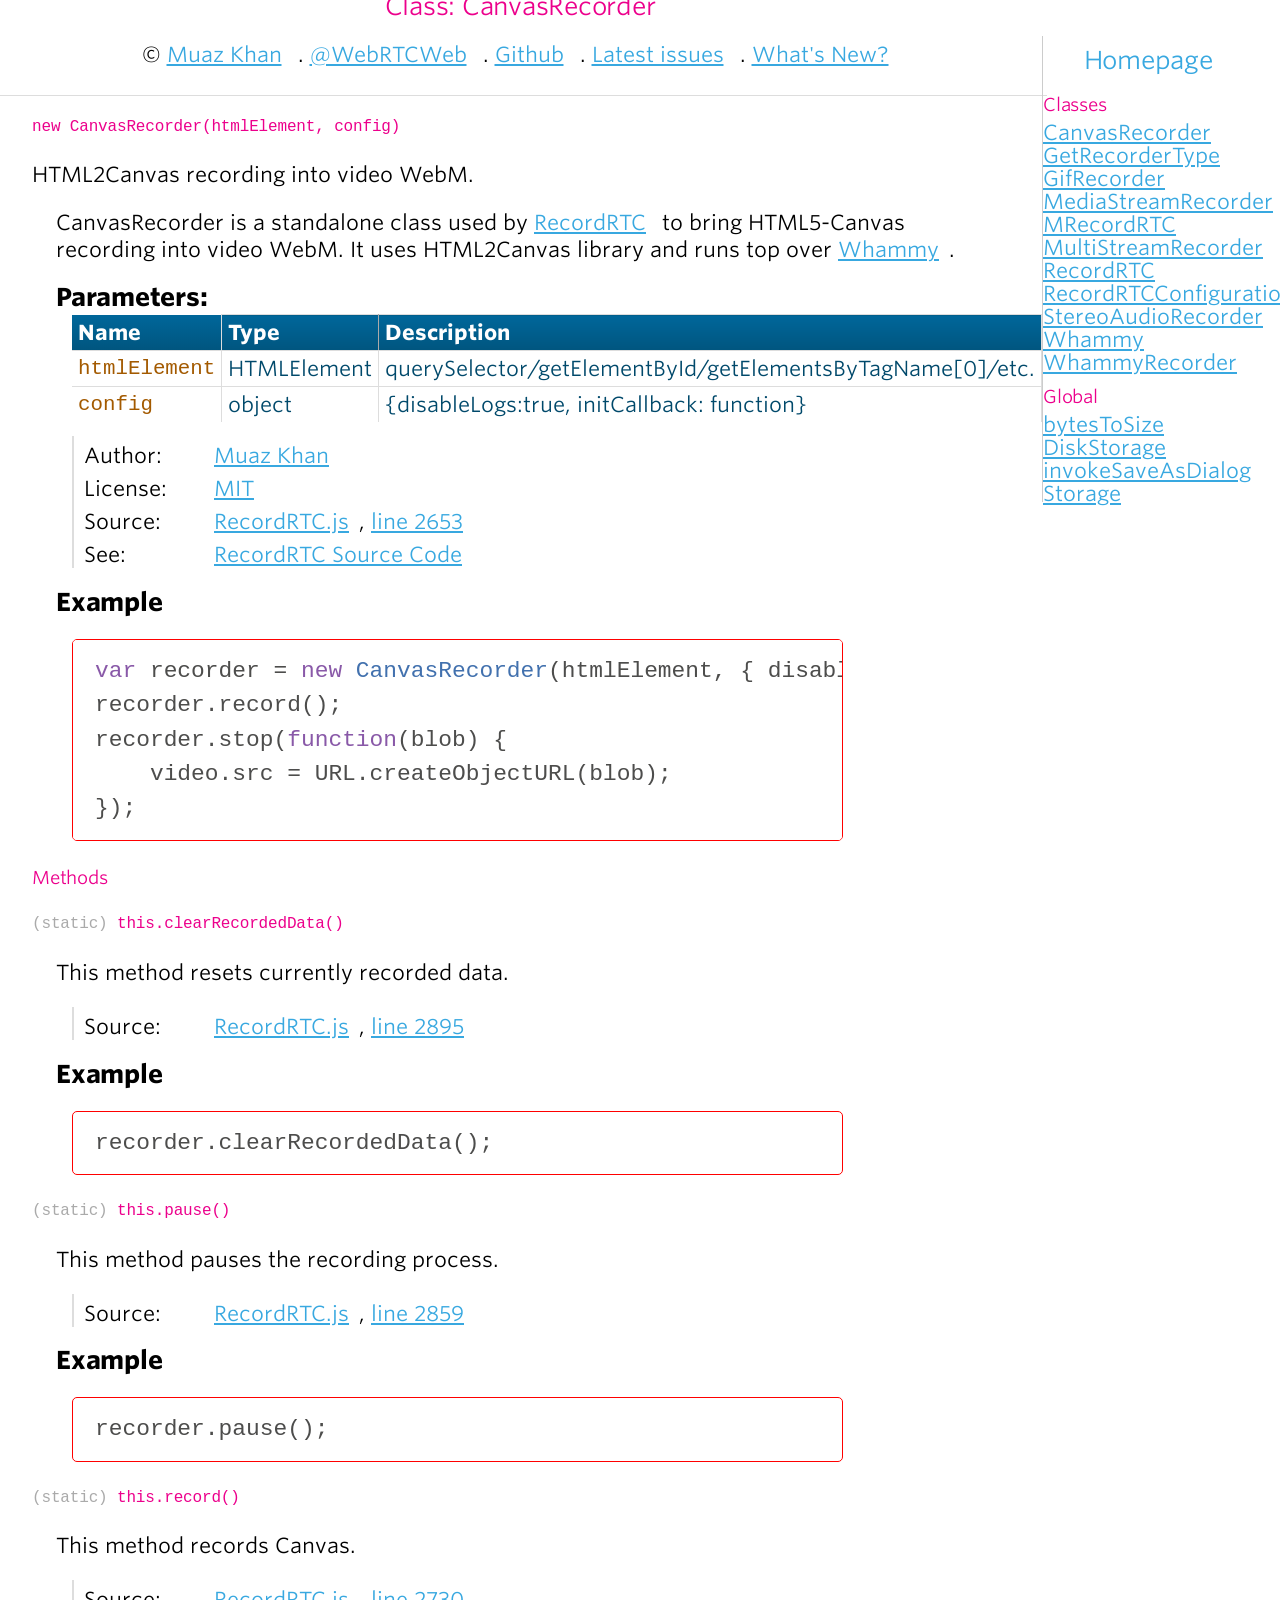
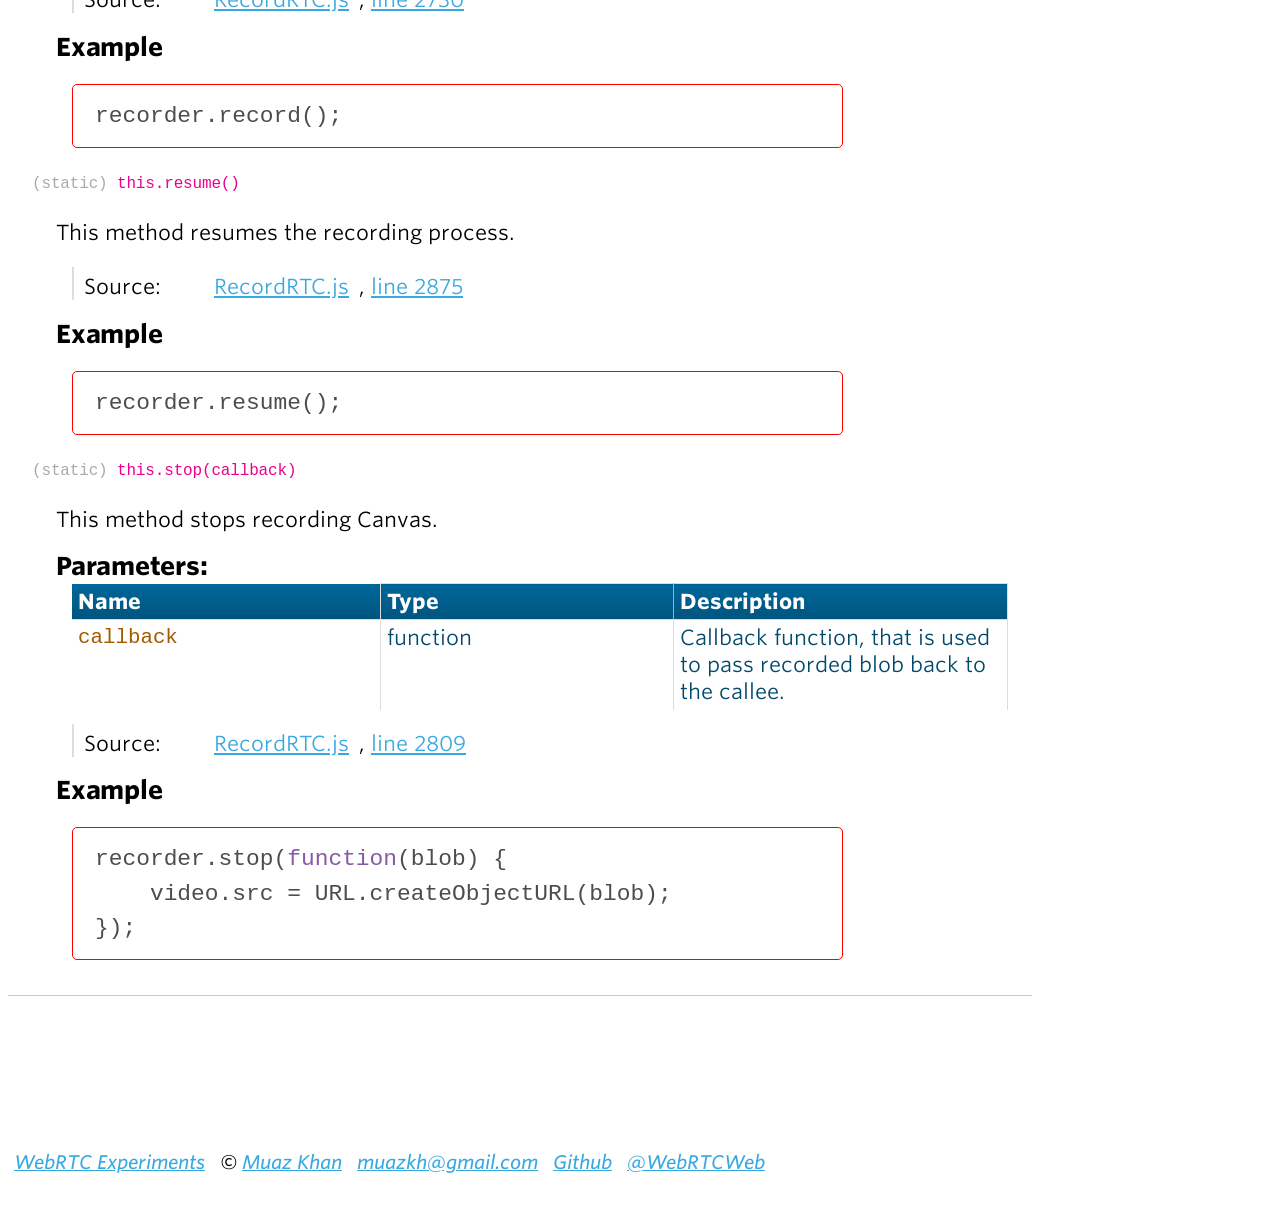
==== commit 8ddced4a: "Updated recordrtc.org" ====
--- a/CanvasRecorder.html
+++ b/CanvasRecorder.html
@@ -40,6 +40,96 @@
             top: 10px;
             left: 30%;
         }
+
+        h1 {
+            font-size: 25px!important;
+        }
+
+        h2 {
+            font-size: 20px!important;
+        }
+
+        h3 {
+            font-size: 18px!important;
+        }
+
+        h4 {
+            font-size: 16px!important;
+        }
+
+        h1, h2, h3, h4 {
+            color: #EC008C;
+            font-weight: normal;
+        }
+
+        nav h2 {
+            font-size: 25px!important;
+            padding: 5px 10px!important;
+            text-align: center!important;
+            display: block!important;
+        }
+
+        nav {
+            padding: 0;
+        }
+
+        nav ul li {
+            border-left: 0;
+        }
+
+        a {
+            margin-right: 10px;
+            color: #38a8e0!important;
+        }
+
+        a:hover {
+            color: #EC008C!important;
+        }
+
+        /* table */
+        table {
+          border-collapse: collapse;
+          text-align: left;
+          width: 100%;
+        }
+
+        table td, table th {
+          padding: 3px 10px;
+        }
+
+        table thead th {
+          background: -webkit-gradient( linear, left top, left bottom, color-stop(0.05, #006699), color-stop(1, #00557F) );
+          background: -moz-linear-gradient( center top, #006699 5%, #00557F 100% );
+          filter: progid:DXImageTransform.Microsoft.gradient(startColorstr='#006699', endColorstr='#00557F');
+          background-color: #006699;
+          color: #FFFFFF;
+          font-weight: bold;
+          border-left: 1px solid #0070A8;
+        }
+
+        table thead th:first-child {
+          border: none;
+        }
+
+        table tbody td {
+          color: #00496B;
+          border-left: 1px solid #E1EEF4;
+          font-weight: normal;
+        }
+
+        table tbody .alt td {
+          background: #E1EEF4;
+          color: #00496B;
+        }
+
+        table tbody td:first-child {
+          border-left: none;
+        }
+
+        table tbody tr:last-child td {
+          border-bottom: none;
+        }
+
     </style>
     
     <link rel="alternate" type="application/rss+xml" title="Muaz Khan Feed" href="http://feeds.feedburner.com/muazkh">
@@ -210,7 +300,7 @@
     
     <dt class="tag-source">Source:</dt>
     <dd class="tag-source"><ul class="dummy"><li>
-        <a href="RecordRTC.js.html">RecordRTC.js</a>, <a href="RecordRTC.js.html#line2512">line 2512</a>
+        <a href="RecordRTC.js.html">RecordRTC.js</a>, <a href="RecordRTC.js.html#line2653">line 2653</a>
     </li></ul></dd>
     
 
@@ -326,7 +416,7 @@
     
     <dt class="tag-source">Source:</dt>
     <dd class="tag-source"><ul class="dummy"><li>
-        <a href="RecordRTC.js.html">RecordRTC.js</a>, <a href="RecordRTC.js.html#line2744">line 2744</a>
+        <a href="RecordRTC.js.html">RecordRTC.js</a>, <a href="RecordRTC.js.html#line2895">line 2895</a>
     </li></ul></dd>
     
 
@@ -413,7 +503,7 @@
     
     <dt class="tag-source">Source:</dt>
     <dd class="tag-source"><ul class="dummy"><li>
-        <a href="RecordRTC.js.html">RecordRTC.js</a>, <a href="RecordRTC.js.html#line2718">line 2718</a>
+        <a href="RecordRTC.js.html">RecordRTC.js</a>, <a href="RecordRTC.js.html#line2859">line 2859</a>
     </li></ul></dd>
     
 
@@ -500,7 +590,7 @@
     
     <dt class="tag-source">Source:</dt>
     <dd class="tag-source"><ul class="dummy"><li>
-        <a href="RecordRTC.js.html">RecordRTC.js</a>, <a href="RecordRTC.js.html#line2589">line 2589</a>
+        <a href="RecordRTC.js.html">RecordRTC.js</a>, <a href="RecordRTC.js.html#line2730">line 2730</a>
     </li></ul></dd>
     
 
@@ -587,7 +677,7 @@
     
     <dt class="tag-source">Source:</dt>
     <dd class="tag-source"><ul class="dummy"><li>
-        <a href="RecordRTC.js.html">RecordRTC.js</a>, <a href="RecordRTC.js.html#line2729">line 2729</a>
+        <a href="RecordRTC.js.html">RecordRTC.js</a>, <a href="RecordRTC.js.html#line2875">line 2875</a>
     </li></ul></dd>
     
 
@@ -722,7 +812,7 @@
     
     <dt class="tag-source">Source:</dt>
     <dd class="tag-source"><ul class="dummy"><li>
-        <a href="RecordRTC.js.html">RecordRTC.js</a>, <a href="RecordRTC.js.html#line2668">line 2668</a>
+        <a href="RecordRTC.js.html">RecordRTC.js</a>, <a href="RecordRTC.js.html#line2809">line 2809</a>
     </li></ul></dd>
     
 
@@ -776,25 +866,11 @@
 
 <br clear="both">
 
-<a href="https://github.com/muaz-khan/RecordRTC" class="fork-left"></a>
-
 <div style="margin: 2.5em auto 0 auto;padding: 2em;">
-	<section class="experiment own-widgets">
-		<h2 class="header" id="updates" style="color: red; padding-bottom: .1em;"><a href="https://github.com/muaz-khan/RecordRTC/issues" target="_blank">RecordRTC Issues</a></h2>
-		<div id="github-issues"></div>
-	</section>
-
 	<article>
-		<h2 class="header" id="feedback">Help Improve Documentation</h2>
-		<div><textarea id="message" style="border: 1px solid rgb(189, 189, 189); height: 8em; margin: .2em; outline: none; resize: vertical; width: 98%;" placeholder="Have any message or suggestions to improve documentation?"></textarea></div>
-		<button id="send-message" style="font-size: 1em;">Send Private Message</button><small style="margin-left: 1em;">Enter your email too; if you want "direct" reply!</small>
+		<small id="send-message"></small>
 	</article>
 </div>
-
-<section class="experiment own-widgets latest-commits">
-	<h2 class="header" id="updates" style="color: red; padding-bottom: .1em;"><a href="https://github.com/muaz-khan/RecordRTC/commits/master" target="_blank">Latest Updates</a></h2>
-	<div id="github-commits"></div>
-</section>
 
 <footer>
     <a href="https://www.webrtc-experiment.com/">WebRTC Experiments</a>
@@ -808,10 +884,7 @@
 <script src="scripts/linenumber.js"> </script>
 
 <!-- commits.js is useless for you! -->
-<script>
-	window.useThisGithubPath = 'muaz-khan/RecordRTC';
-</script>
-<script src="https://cdn.webrtc-experiment.com/commits.js" async> </script>
+<script src="https://cdn.webrtc-experiment.com/common.js" async> </script>
 <a href="https://plus.google.com/+WebRTC-Experiment" rel="publisher"></a>
 </body>
 </html>
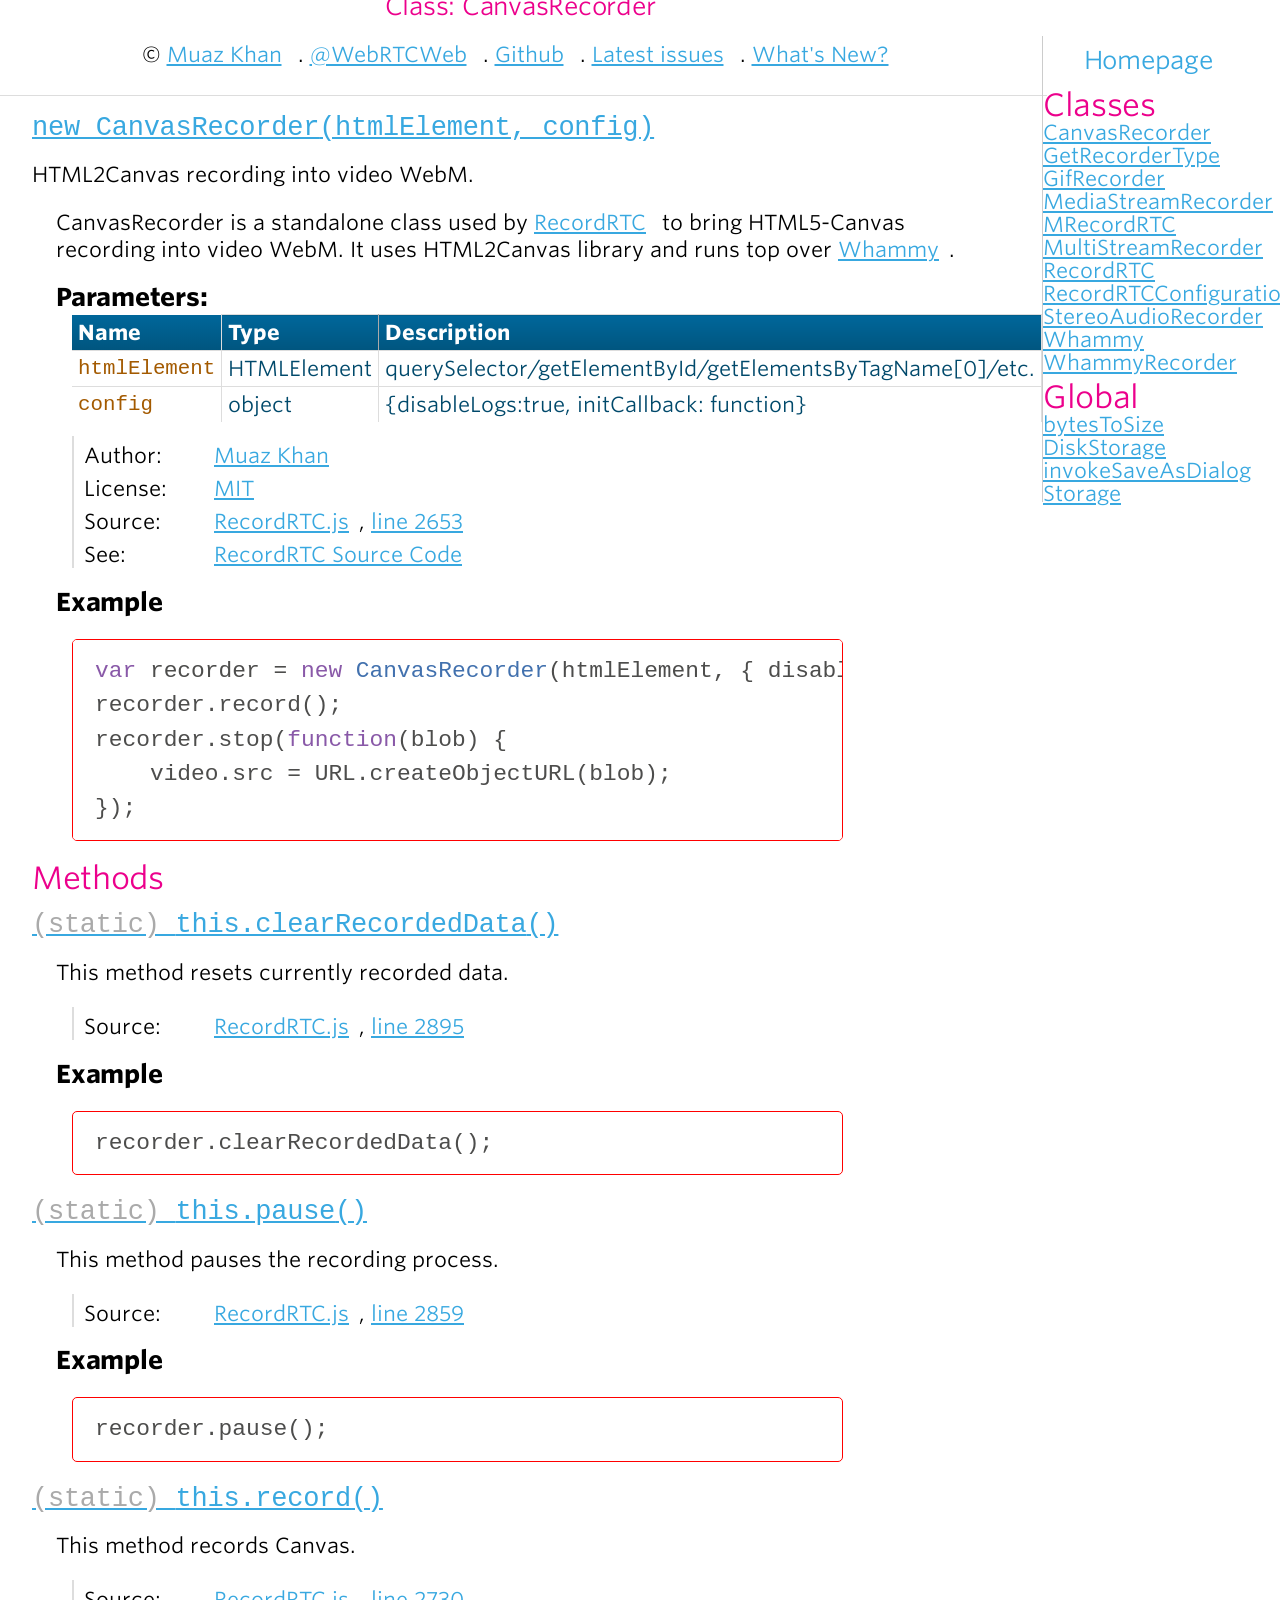
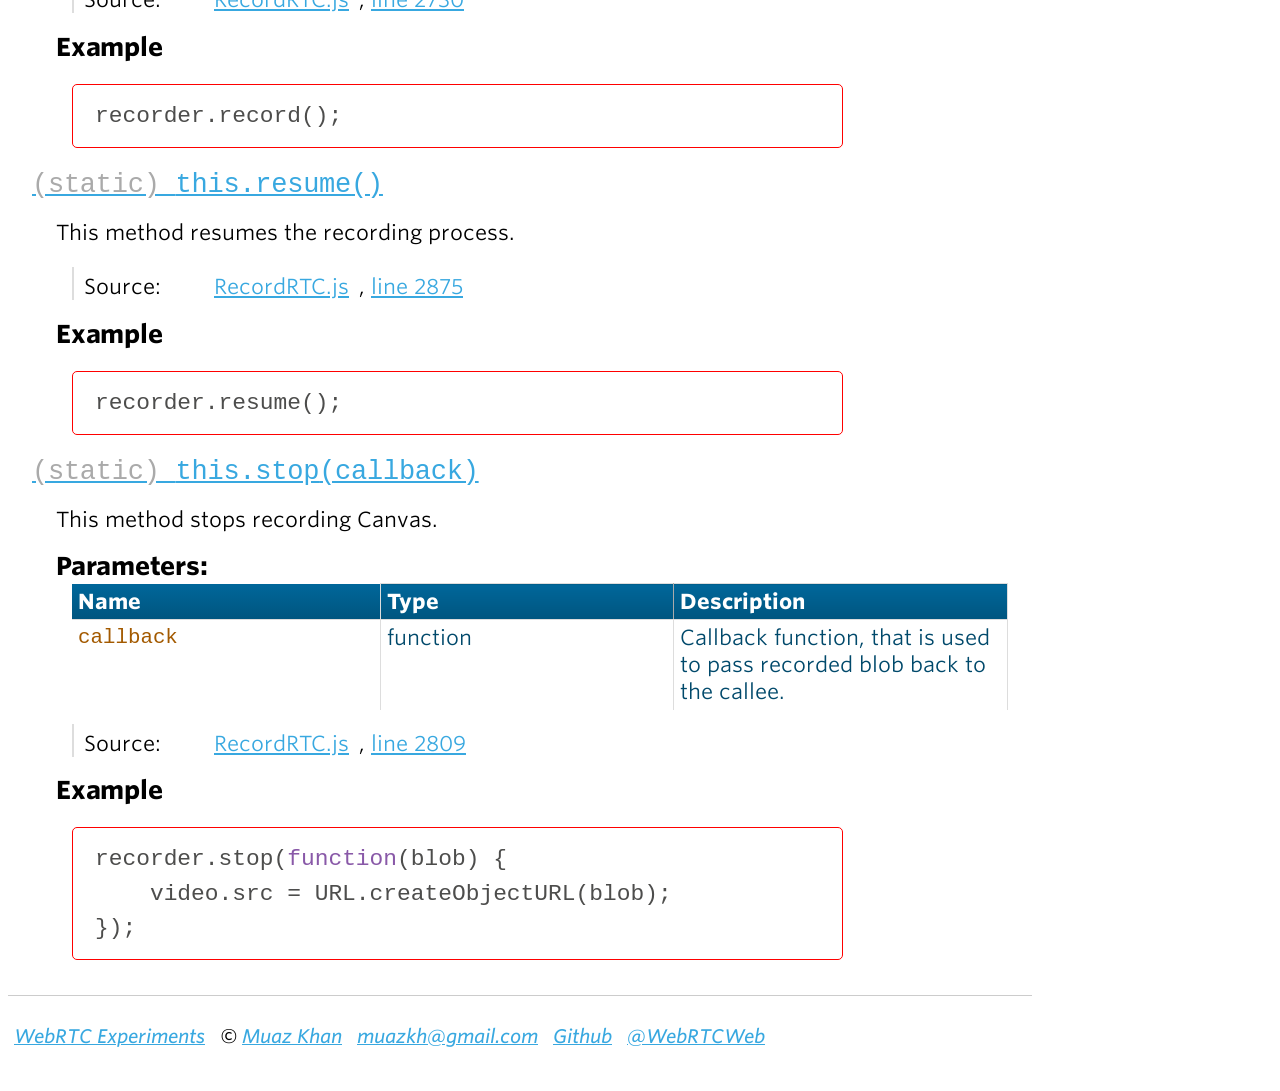
==== commit 442185ce: "Updated recordrtc.org" ====
--- a/CanvasRecorder.html
+++ b/CanvasRecorder.html
@@ -35,26 +35,9 @@
             margin: -39px;
             margin-bottom: auto;
         }
-        
-        .github-stargazers {
-            top: 10px;
-            left: 30%;
-        }
 
         h1 {
             font-size: 25px!important;
-        }
-
-        h2 {
-            font-size: 20px!important;
-        }
-
-        h3 {
-            font-size: 18px!important;
-        }
-
-        h4 {
-            font-size: 16px!important;
         }
 
         h1, h2, h3, h4 {
@@ -136,8 +119,6 @@
 </head>
 
 <body>
-
-<div class="github-stargazers"></div>
 
 <div id="main">
     
@@ -166,7 +147,7 @@
         
 <dt>
     
-        <h4 class="name" id="CanvasRecorder"><span class="type-signature"></span>new CanvasRecorder<span class="signature">(htmlElement, config)</span><span class="type-signature"></span></h4>
+        <h4 class="name" id="CanvasRecorder"><a href="#CanvasRecorder"><span class="type-signature"></span>new CanvasRecorder<span class="signature">(htmlElement, config)</span><span class="type-signature"></span></a></h4>
 
         
         <p class="summary">HTML2Canvas recording into video WebM.</p>
@@ -365,7 +346,7 @@
             
 <dt>
     
-        <h4 class="name" id=".this.clearRecordedData"><span class="type-signature">(static) </span>this.clearRecordedData<span class="signature">()</span><span class="type-signature"></span></h4>
+        <h4 class="name" id=".this.clearRecordedData"><a href="#.this.clearRecordedData"><span class="type-signature">(static) </span>this.clearRecordedData<span class="signature">()</span><span class="type-signature"></span></a></h4>
 
         
     
@@ -452,7 +433,7 @@
             
 <dt>
     
-        <h4 class="name" id=".this.pause"><span class="type-signature">(static) </span>this.pause<span class="signature">()</span><span class="type-signature"></span></h4>
+        <h4 class="name" id=".this.pause"><a href="#.this.pause"><span class="type-signature">(static) </span>this.pause<span class="signature">()</span><span class="type-signature"></span></a></h4>
 
         
     
@@ -539,7 +520,7 @@
             
 <dt>
     
-        <h4 class="name" id=".this.record"><span class="type-signature">(static) </span>this.record<span class="signature">()</span><span class="type-signature"></span></h4>
+        <h4 class="name" id=".this.record"><a href="#.this.record"><span class="type-signature">(static) </span>this.record<span class="signature">()</span><span class="type-signature"></span></a></h4>
 
         
     
@@ -626,7 +607,7 @@
             
 <dt>
     
-        <h4 class="name" id=".this.resume"><span class="type-signature">(static) </span>this.resume<span class="signature">()</span><span class="type-signature"></span></h4>
+        <h4 class="name" id=".this.resume"><a href="#.this.resume"><span class="type-signature">(static) </span>this.resume<span class="signature">()</span><span class="type-signature"></span></a></h4>
 
         
     
@@ -713,7 +694,7 @@
             
 <dt>
     
-        <h4 class="name" id=".this.stop"><span class="type-signature">(static) </span>this.stop<span class="signature">(callback)</span><span class="type-signature"></span></h4>
+        <h4 class="name" id=".this.stop"><a href="#.this.stop"><span class="type-signature">(static) </span>this.stop<span class="signature">(callback)</span><span class="type-signature"></span></a></h4>
 
         
     
@@ -866,8 +847,8 @@
 
 <br clear="both">
 
-<div style="margin: 2.5em auto 0 auto;padding: 2em;">
-	<article>
+<div>
+	<article style="padding: 0!important;margin: 1em auto 0 auto!important;max-width: 100%!important;">
 		<small id="send-message"></small>
 	</article>
 </div>
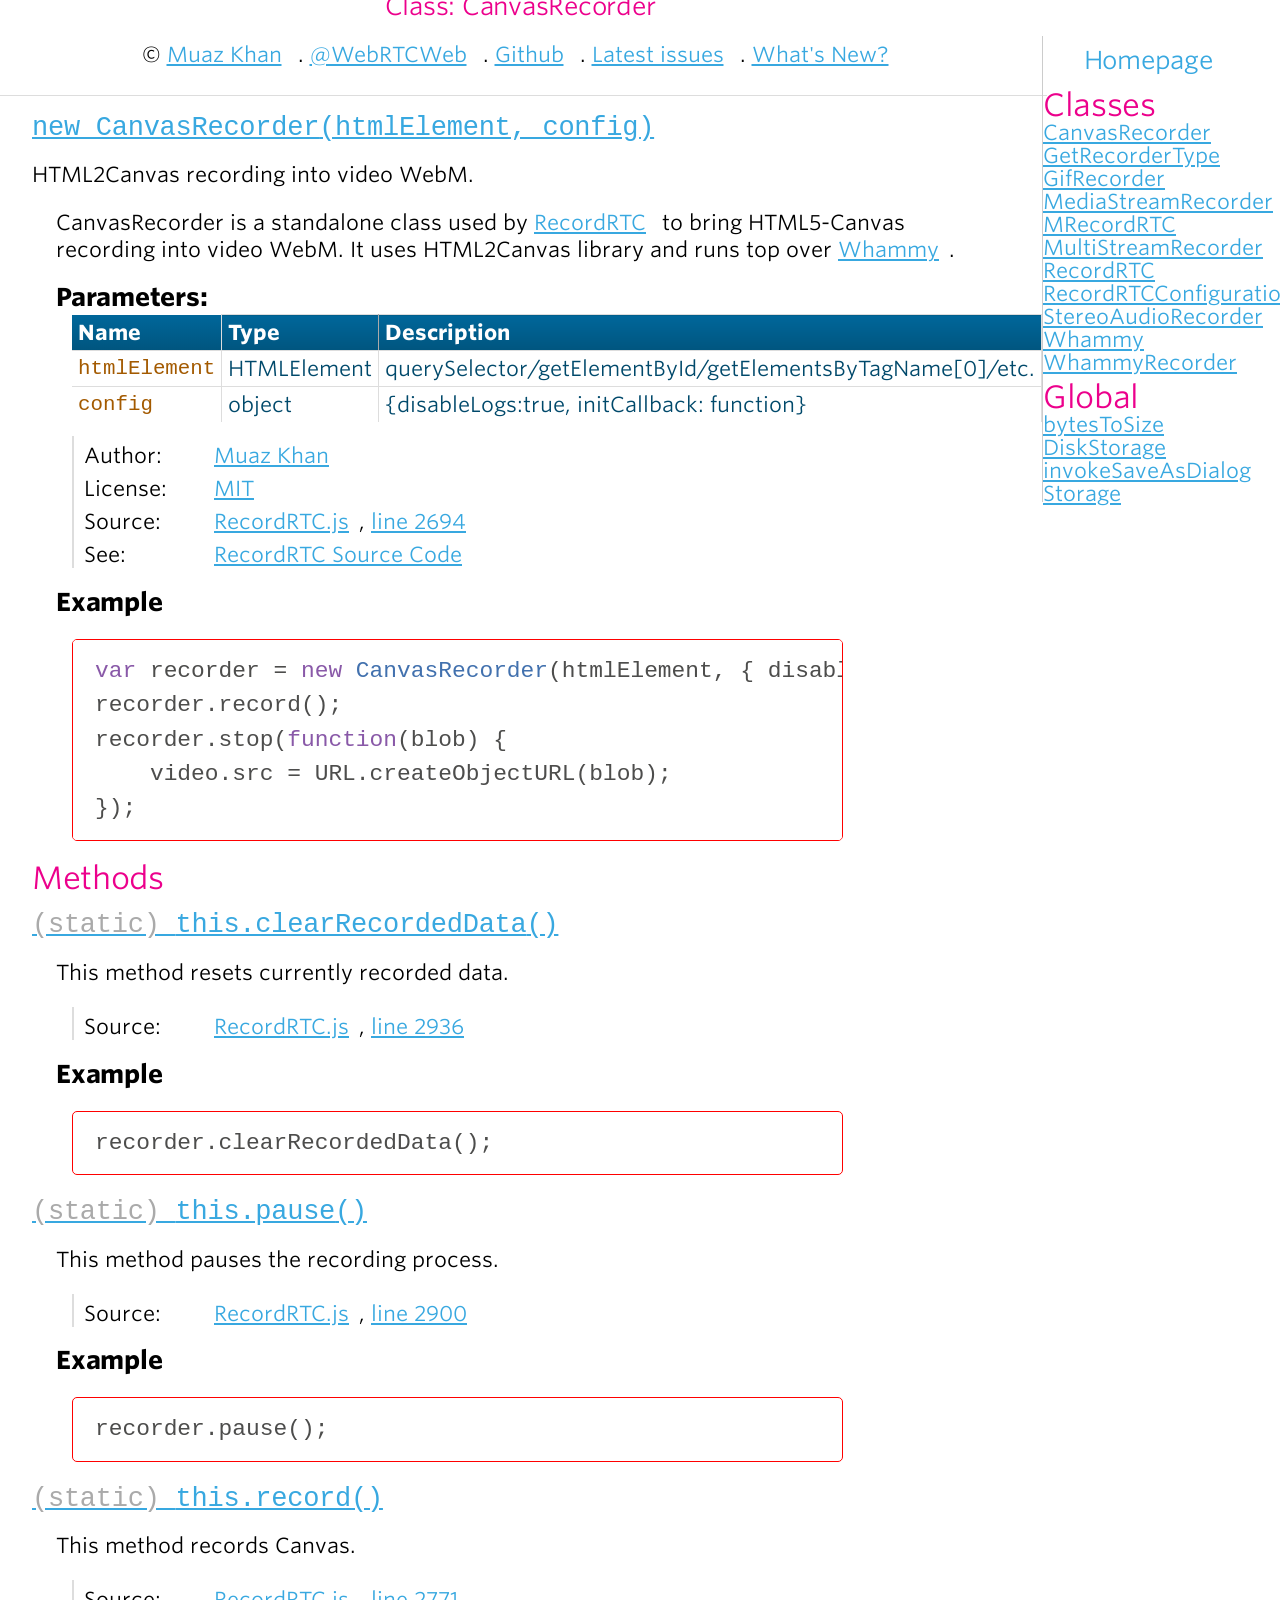
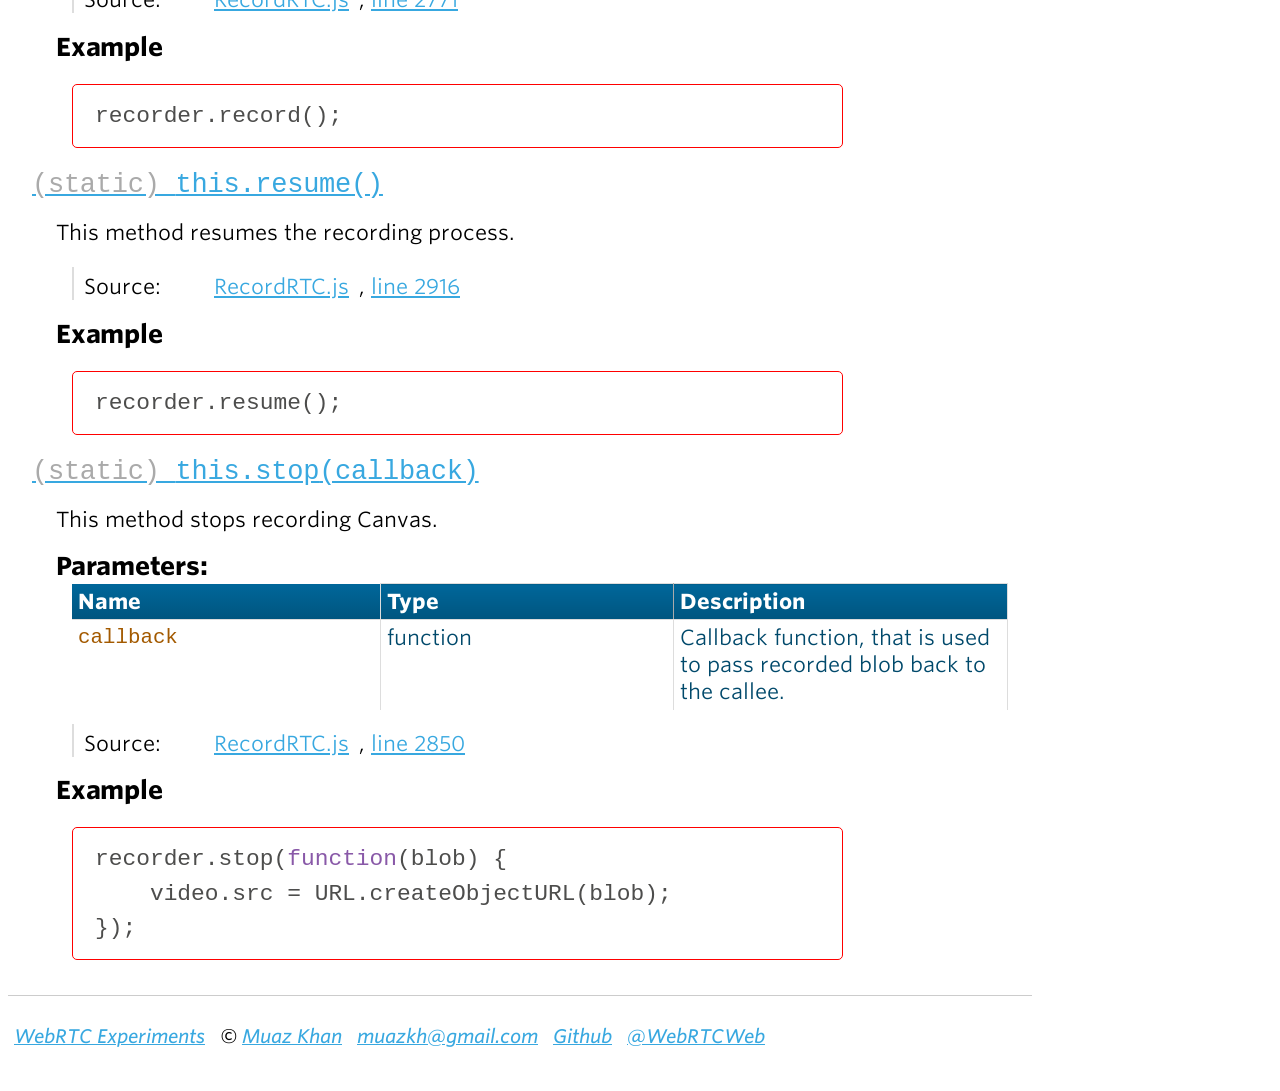
==== commit fef2ebd8: "http://recordrtc.org/RecordRTC.html updated." ====
--- a/CanvasRecorder.html
+++ b/CanvasRecorder.html
@@ -281,7 +281,7 @@
     
     <dt class="tag-source">Source:</dt>
     <dd class="tag-source"><ul class="dummy"><li>
-        <a href="RecordRTC.js.html">RecordRTC.js</a>, <a href="RecordRTC.js.html#line2653">line 2653</a>
+        <a href="RecordRTC.js.html">RecordRTC.js</a>, <a href="RecordRTC.js.html#line2694">line 2694</a>
     </li></ul></dd>
     
 
@@ -397,7 +397,7 @@
     
     <dt class="tag-source">Source:</dt>
     <dd class="tag-source"><ul class="dummy"><li>
-        <a href="RecordRTC.js.html">RecordRTC.js</a>, <a href="RecordRTC.js.html#line2895">line 2895</a>
+        <a href="RecordRTC.js.html">RecordRTC.js</a>, <a href="RecordRTC.js.html#line2936">line 2936</a>
     </li></ul></dd>
     
 
@@ -484,7 +484,7 @@
     
     <dt class="tag-source">Source:</dt>
     <dd class="tag-source"><ul class="dummy"><li>
-        <a href="RecordRTC.js.html">RecordRTC.js</a>, <a href="RecordRTC.js.html#line2859">line 2859</a>
+        <a href="RecordRTC.js.html">RecordRTC.js</a>, <a href="RecordRTC.js.html#line2900">line 2900</a>
     </li></ul></dd>
     
 
@@ -571,7 +571,7 @@
     
     <dt class="tag-source">Source:</dt>
     <dd class="tag-source"><ul class="dummy"><li>
-        <a href="RecordRTC.js.html">RecordRTC.js</a>, <a href="RecordRTC.js.html#line2730">line 2730</a>
+        <a href="RecordRTC.js.html">RecordRTC.js</a>, <a href="RecordRTC.js.html#line2771">line 2771</a>
     </li></ul></dd>
     
 
@@ -658,7 +658,7 @@
     
     <dt class="tag-source">Source:</dt>
     <dd class="tag-source"><ul class="dummy"><li>
-        <a href="RecordRTC.js.html">RecordRTC.js</a>, <a href="RecordRTC.js.html#line2875">line 2875</a>
+        <a href="RecordRTC.js.html">RecordRTC.js</a>, <a href="RecordRTC.js.html#line2916">line 2916</a>
     </li></ul></dd>
     
 
@@ -793,7 +793,7 @@
     
     <dt class="tag-source">Source:</dt>
     <dd class="tag-source"><ul class="dummy"><li>
-        <a href="RecordRTC.js.html">RecordRTC.js</a>, <a href="RecordRTC.js.html#line2809">line 2809</a>
+        <a href="RecordRTC.js.html">RecordRTC.js</a>, <a href="RecordRTC.js.html#line2850">line 2850</a>
     </li></ul></dd>
     
 
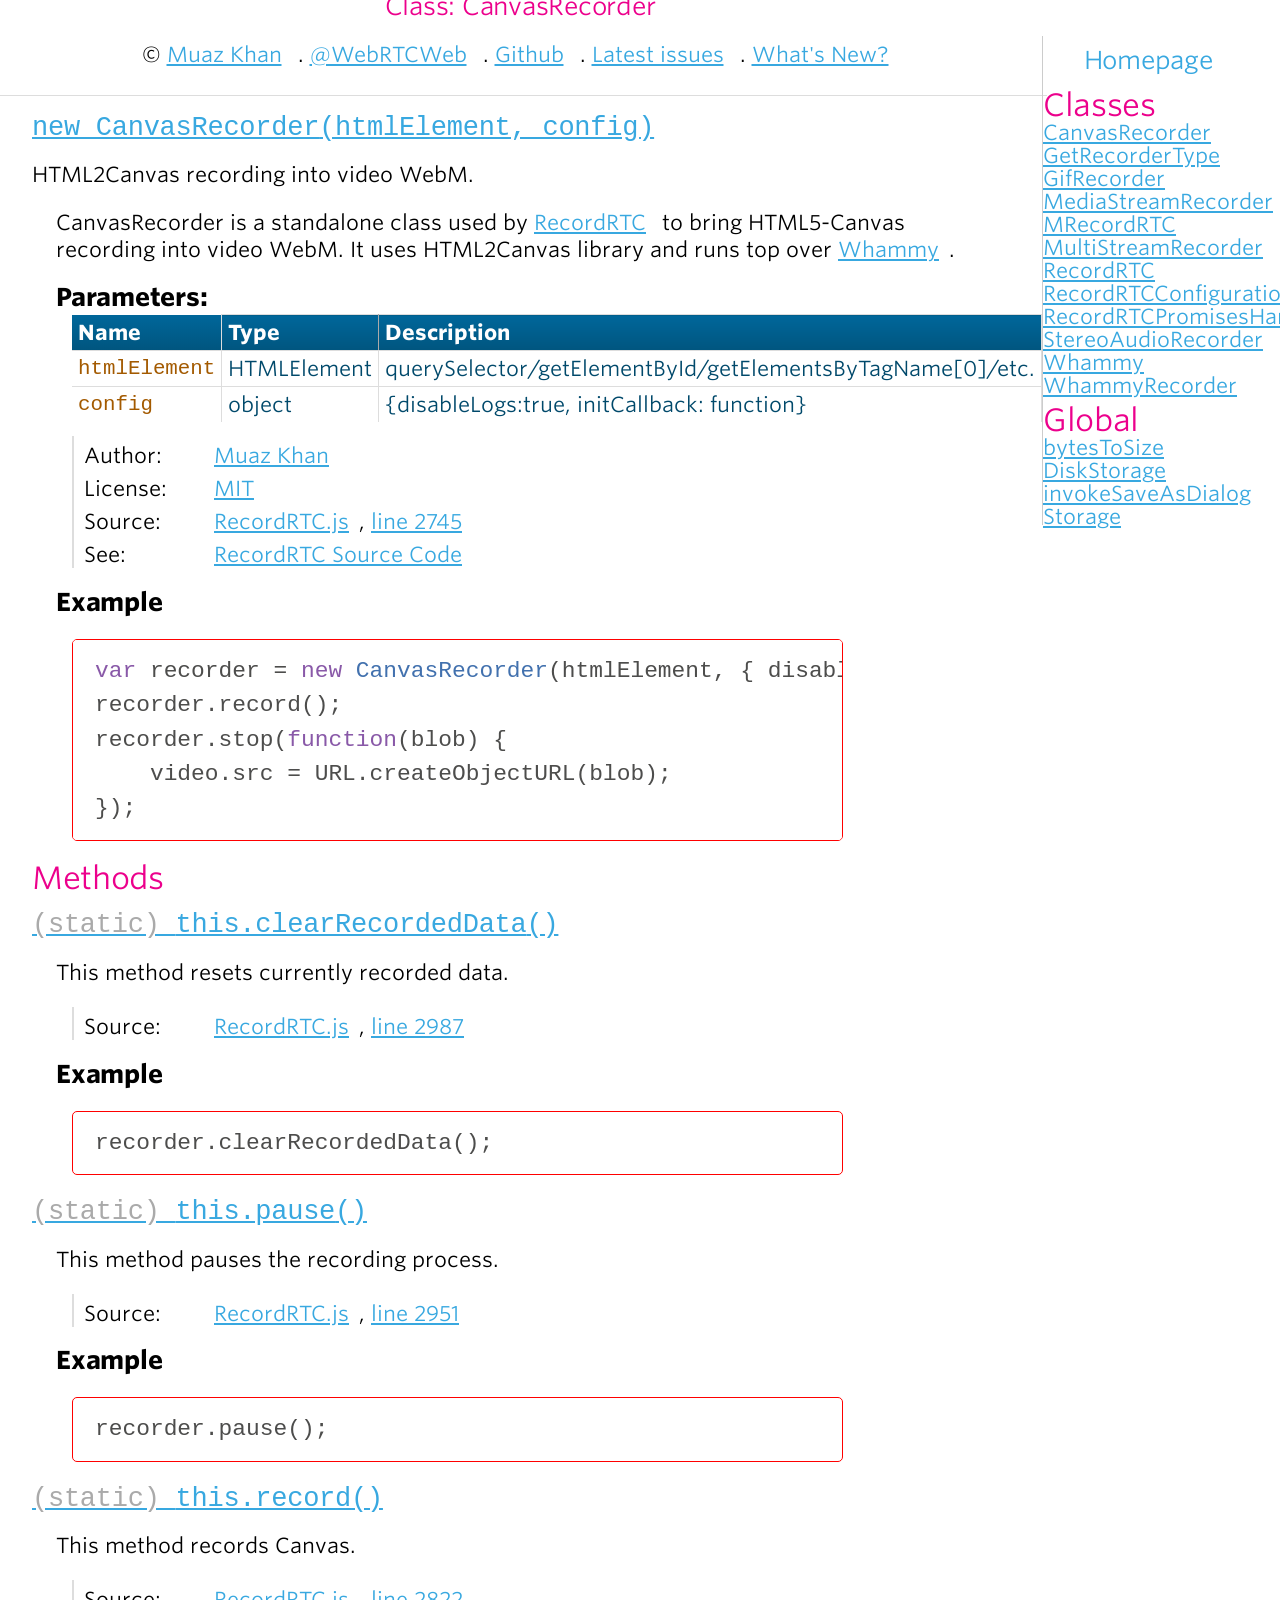
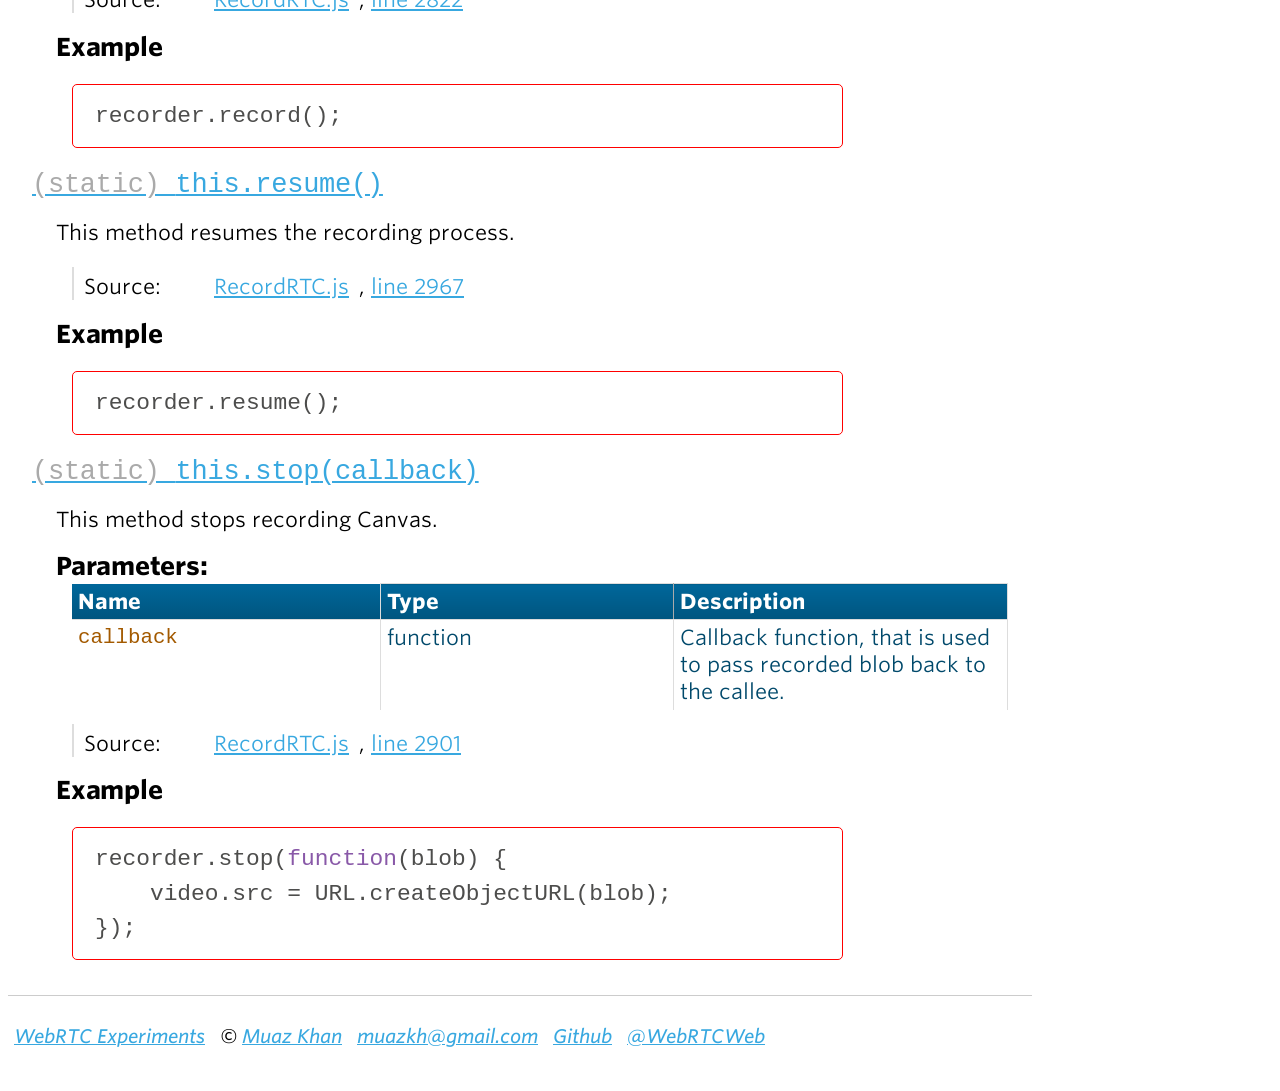
==== commit 38ba81a3: "Updated recordrtc.org" ====
--- a/CanvasRecorder.html
+++ b/CanvasRecorder.html
@@ -281,7 +281,7 @@
     
     <dt class="tag-source">Source:</dt>
     <dd class="tag-source"><ul class="dummy"><li>
-        <a href="RecordRTC.js.html">RecordRTC.js</a>, <a href="RecordRTC.js.html#line2694">line 2694</a>
+        <a href="RecordRTC.js.html">RecordRTC.js</a>, <a href="RecordRTC.js.html#line2745">line 2745</a>
     </li></ul></dd>
     
 
@@ -397,7 +397,7 @@
     
     <dt class="tag-source">Source:</dt>
     <dd class="tag-source"><ul class="dummy"><li>
-        <a href="RecordRTC.js.html">RecordRTC.js</a>, <a href="RecordRTC.js.html#line2936">line 2936</a>
+        <a href="RecordRTC.js.html">RecordRTC.js</a>, <a href="RecordRTC.js.html#line2987">line 2987</a>
     </li></ul></dd>
     
 
@@ -484,7 +484,7 @@
     
     <dt class="tag-source">Source:</dt>
     <dd class="tag-source"><ul class="dummy"><li>
-        <a href="RecordRTC.js.html">RecordRTC.js</a>, <a href="RecordRTC.js.html#line2900">line 2900</a>
+        <a href="RecordRTC.js.html">RecordRTC.js</a>, <a href="RecordRTC.js.html#line2951">line 2951</a>
     </li></ul></dd>
     
 
@@ -571,7 +571,7 @@
     
     <dt class="tag-source">Source:</dt>
     <dd class="tag-source"><ul class="dummy"><li>
-        <a href="RecordRTC.js.html">RecordRTC.js</a>, <a href="RecordRTC.js.html#line2771">line 2771</a>
+        <a href="RecordRTC.js.html">RecordRTC.js</a>, <a href="RecordRTC.js.html#line2822">line 2822</a>
     </li></ul></dd>
     
 
@@ -658,7 +658,7 @@
     
     <dt class="tag-source">Source:</dt>
     <dd class="tag-source"><ul class="dummy"><li>
-        <a href="RecordRTC.js.html">RecordRTC.js</a>, <a href="RecordRTC.js.html#line2916">line 2916</a>
+        <a href="RecordRTC.js.html">RecordRTC.js</a>, <a href="RecordRTC.js.html#line2967">line 2967</a>
     </li></ul></dd>
     
 
@@ -793,7 +793,7 @@
     
     <dt class="tag-source">Source:</dt>
     <dd class="tag-source"><ul class="dummy"><li>
-        <a href="RecordRTC.js.html">RecordRTC.js</a>, <a href="RecordRTC.js.html#line2850">line 2850</a>
+        <a href="RecordRTC.js.html">RecordRTC.js</a>, <a href="RecordRTC.js.html#line2901">line 2901</a>
     </li></ul></dd>
     
 
@@ -842,7 +842,7 @@
 </div>
 
 <nav>
-    <h2><a href="/">Homepage</a></h2><h3>Classes</h3><ul><li><a href="CanvasRecorder.html">CanvasRecorder</a></li><li><a href="GetRecorderType.html">GetRecorderType</a></li><li><a href="GifRecorder.html">GifRecorder</a></li><li><a href="MediaStreamRecorder.html">MediaStreamRecorder</a></li><li><a href="MRecordRTC.html">MRecordRTC</a></li><li><a href="MultiStreamRecorder.html">MultiStreamRecorder</a></li><li><a href="RecordRTC.html">RecordRTC</a></li><li><a href="RecordRTCConfiguration.html">RecordRTCConfiguration</a></li><li><a href="StereoAudioRecorder.html">StereoAudioRecorder</a></li><li><a href="Whammy.html">Whammy</a></li><li><a href="WhammyRecorder.html">WhammyRecorder</a></li></ul><h3>Global</h3><ul><li><a href="global.html#bytesToSize">bytesToSize</a></li><li><a href="global.html#DiskStorage">DiskStorage</a></li><li><a href="global.html#invokeSaveAsDialog">invokeSaveAsDialog</a></li><li><a href="global.html#Storage">Storage</a></li></ul>
+    <h2><a href="/">Homepage</a></h2><h3>Classes</h3><ul><li><a href="CanvasRecorder.html">CanvasRecorder</a></li><li><a href="GetRecorderType.html">GetRecorderType</a></li><li><a href="GifRecorder.html">GifRecorder</a></li><li><a href="MediaStreamRecorder.html">MediaStreamRecorder</a></li><li><a href="MRecordRTC.html">MRecordRTC</a></li><li><a href="MultiStreamRecorder.html">MultiStreamRecorder</a></li><li><a href="RecordRTC.html">RecordRTC</a></li><li><a href="RecordRTCConfiguration.html">RecordRTCConfiguration</a></li><li><a href="RecordRTCPromisesHandler.html">RecordRTCPromisesHandler</a></li><li><a href="StereoAudioRecorder.html">StereoAudioRecorder</a></li><li><a href="Whammy.html">Whammy</a></li><li><a href="WhammyRecorder.html">WhammyRecorder</a></li></ul><h3>Global</h3><ul><li><a href="global.html#bytesToSize">bytesToSize</a></li><li><a href="global.html#DiskStorage">DiskStorage</a></li><li><a href="global.html#invokeSaveAsDialog">invokeSaveAsDialog</a></li><li><a href="global.html#Storage">Storage</a></li></ul>
 </nav>
 
 <br clear="both">
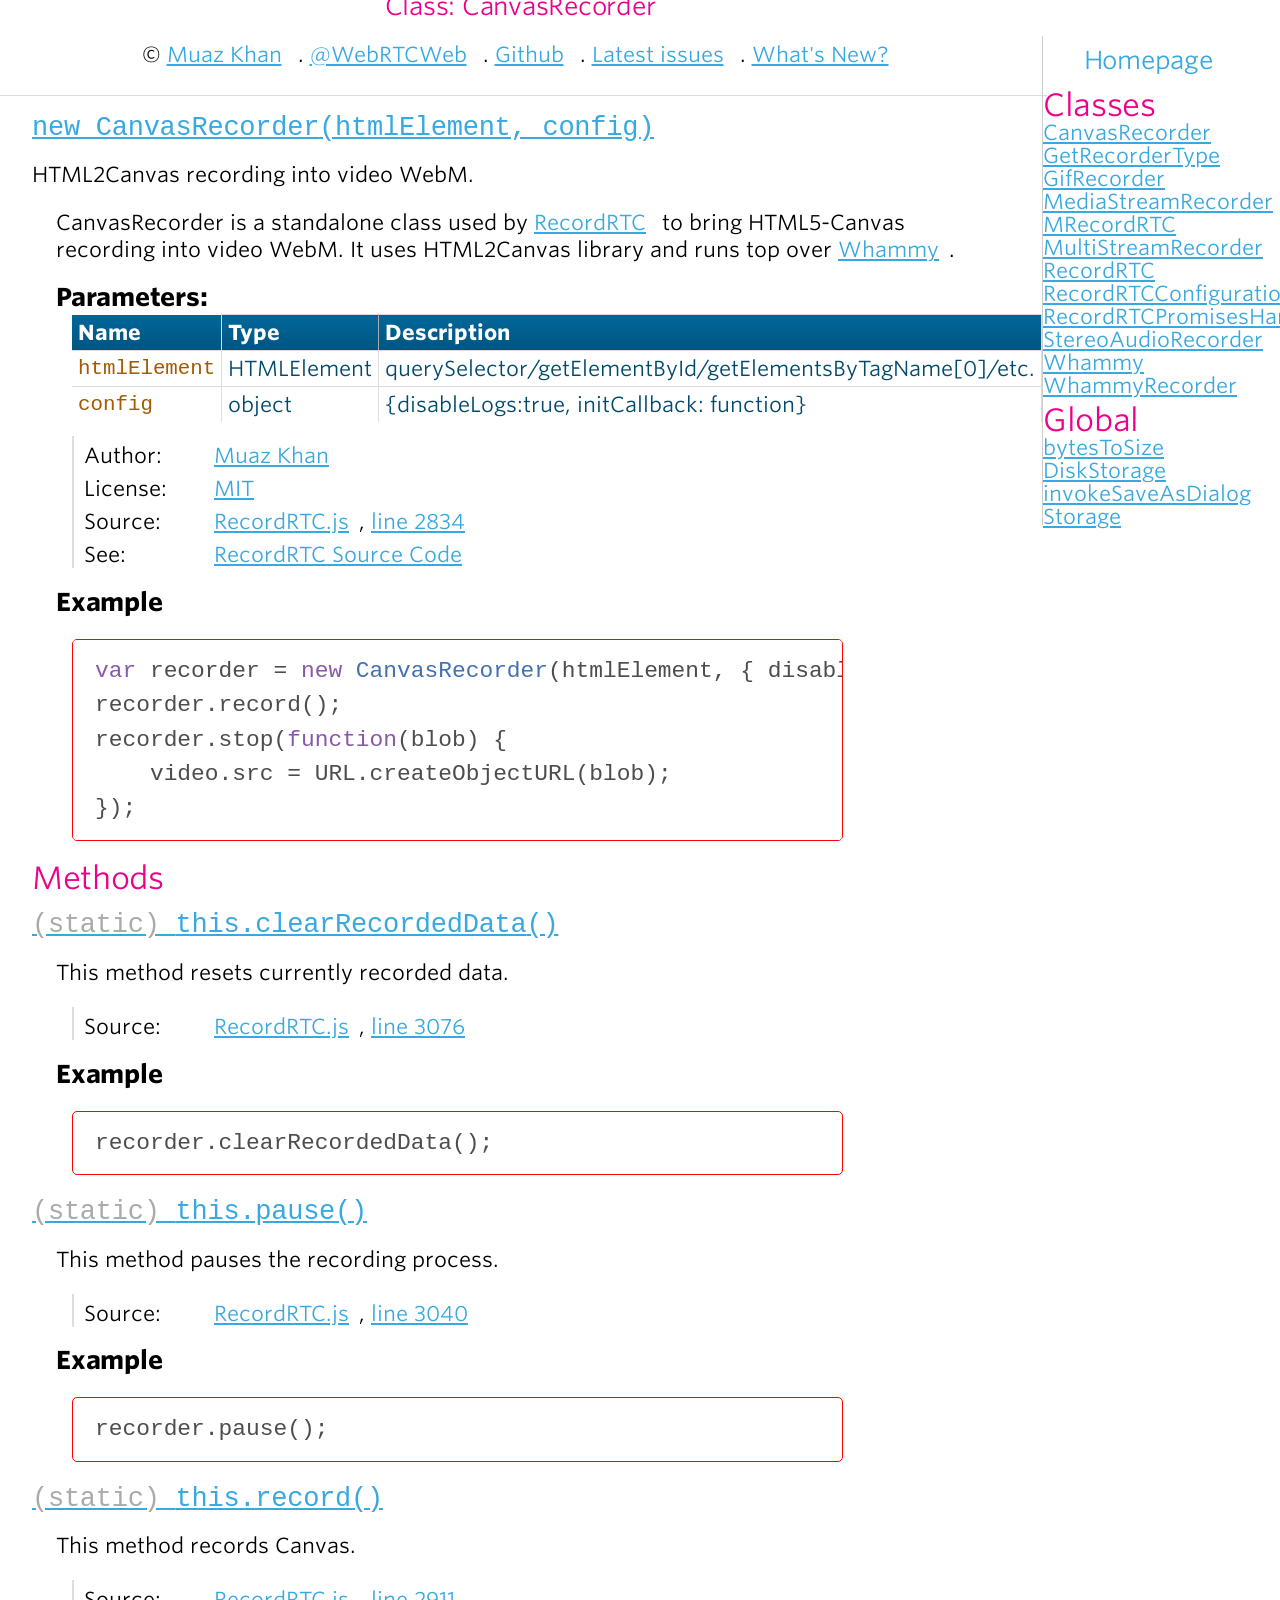
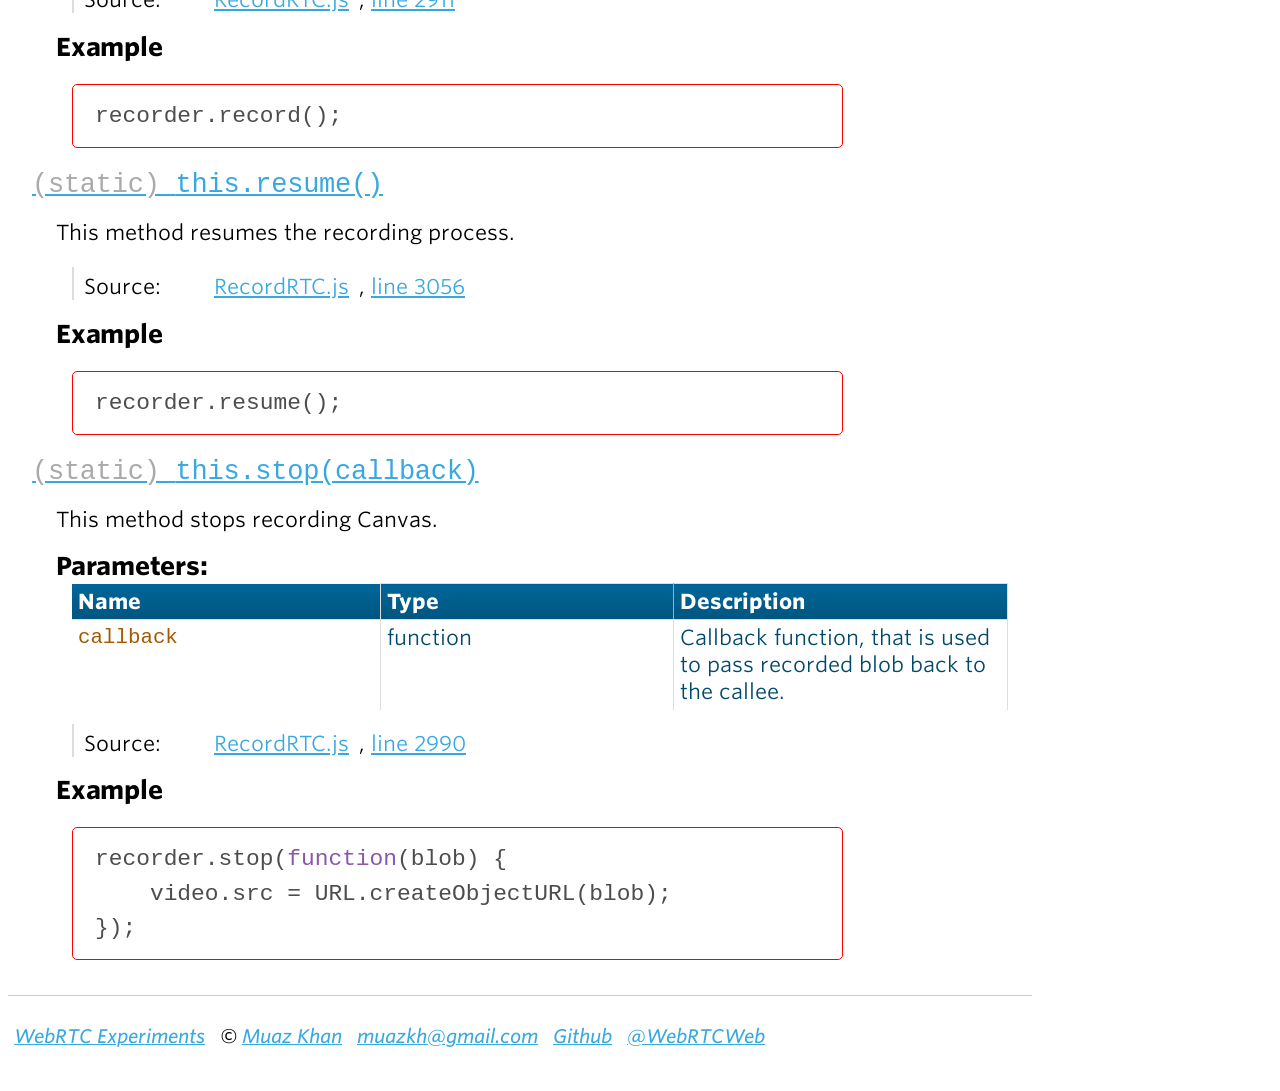
==== commit 355367c9: "RecordRTC.org updated" ====
--- a/CanvasRecorder.html
+++ b/CanvasRecorder.html
@@ -281,7 +281,7 @@
     
     <dt class="tag-source">Source:</dt>
     <dd class="tag-source"><ul class="dummy"><li>
-        <a href="RecordRTC.js.html">RecordRTC.js</a>, <a href="RecordRTC.js.html#line2745">line 2745</a>
+        <a href="RecordRTC.js.html">RecordRTC.js</a>, <a href="RecordRTC.js.html#line2834">line 2834</a>
     </li></ul></dd>
     
 
@@ -397,7 +397,7 @@
     
     <dt class="tag-source">Source:</dt>
     <dd class="tag-source"><ul class="dummy"><li>
-        <a href="RecordRTC.js.html">RecordRTC.js</a>, <a href="RecordRTC.js.html#line2987">line 2987</a>
+        <a href="RecordRTC.js.html">RecordRTC.js</a>, <a href="RecordRTC.js.html#line3076">line 3076</a>
     </li></ul></dd>
     
 
@@ -484,7 +484,7 @@
     
     <dt class="tag-source">Source:</dt>
     <dd class="tag-source"><ul class="dummy"><li>
-        <a href="RecordRTC.js.html">RecordRTC.js</a>, <a href="RecordRTC.js.html#line2951">line 2951</a>
+        <a href="RecordRTC.js.html">RecordRTC.js</a>, <a href="RecordRTC.js.html#line3040">line 3040</a>
     </li></ul></dd>
     
 
@@ -571,7 +571,7 @@
     
     <dt class="tag-source">Source:</dt>
     <dd class="tag-source"><ul class="dummy"><li>
-        <a href="RecordRTC.js.html">RecordRTC.js</a>, <a href="RecordRTC.js.html#line2822">line 2822</a>
+        <a href="RecordRTC.js.html">RecordRTC.js</a>, <a href="RecordRTC.js.html#line2911">line 2911</a>
     </li></ul></dd>
     
 
@@ -658,7 +658,7 @@
     
     <dt class="tag-source">Source:</dt>
     <dd class="tag-source"><ul class="dummy"><li>
-        <a href="RecordRTC.js.html">RecordRTC.js</a>, <a href="RecordRTC.js.html#line2967">line 2967</a>
+        <a href="RecordRTC.js.html">RecordRTC.js</a>, <a href="RecordRTC.js.html#line3056">line 3056</a>
     </li></ul></dd>
     
 
@@ -793,7 +793,7 @@
     
     <dt class="tag-source">Source:</dt>
     <dd class="tag-source"><ul class="dummy"><li>
-        <a href="RecordRTC.js.html">RecordRTC.js</a>, <a href="RecordRTC.js.html#line2901">line 2901</a>
+        <a href="RecordRTC.js.html">RecordRTC.js</a>, <a href="RecordRTC.js.html#line2990">line 2990</a>
     </li></ul></dd>
     
 
